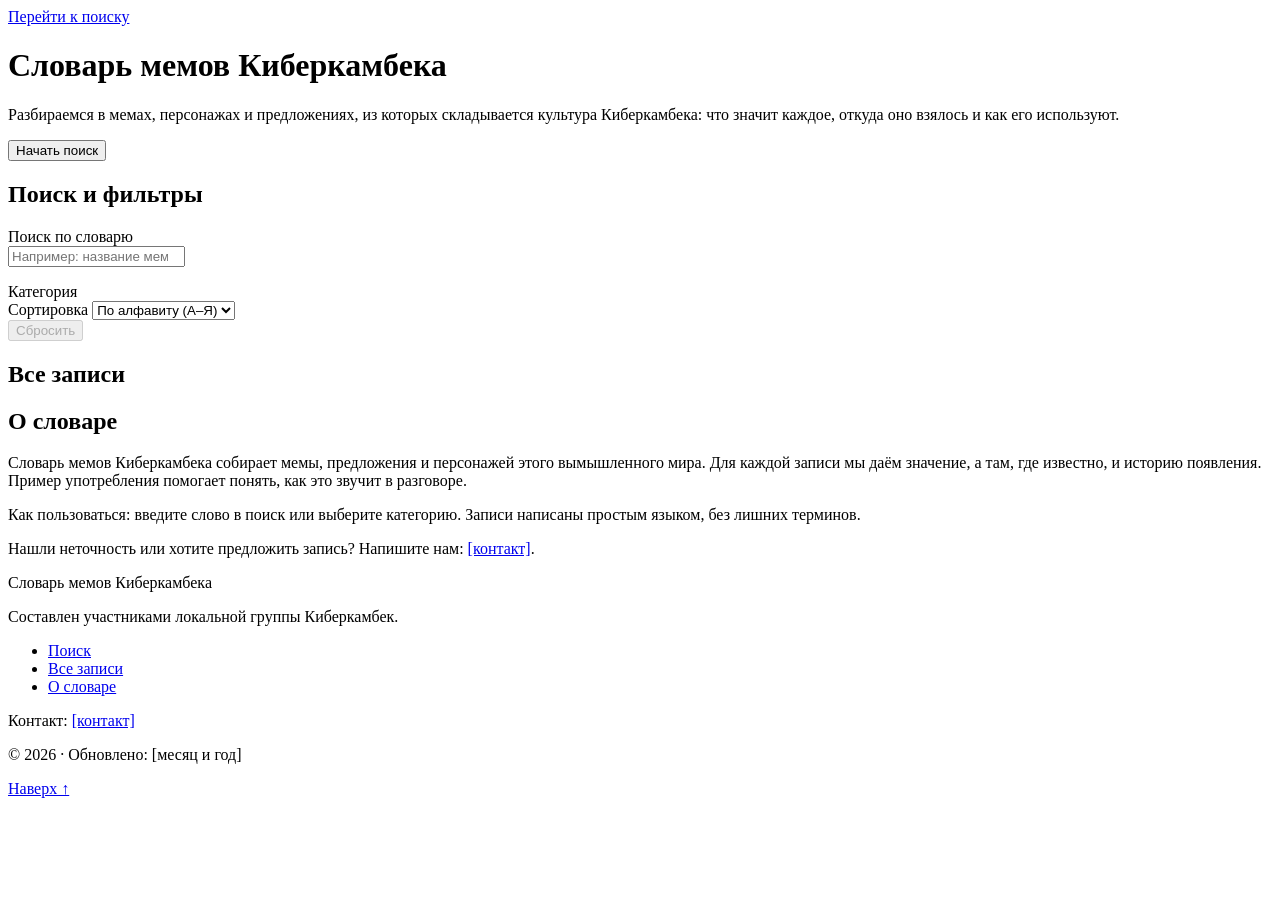
==== index.html @ e9a18b24 "Add files via upload" ====
<!DOCTYPE html>
<html lang="ru">
<head>
  <meta charset="utf-8">
  <meta name="viewport" content="width=device-width, initial-scale=1">
  <title>Словарь мемов Киберкамбека</title>
  <meta name="description" content="Мемы, персонажи и предложения Киберкамбека: значения, история появления и примеры.">
  <meta name="theme-color" content="#111111">
  <link rel="icon" href="images/favicon.svg" type="image/svg+xml">

  <!-- Шрифты: Literata для заголовков, Inter для текста -->
  <link rel="preconnect" href="https://fonts.googleapis.com">
  <link rel="preconnect" href="https://fonts.gstatic.com" crossorigin>
  <link rel="stylesheet" href="https://fonts.googleapis.com/css2?family=Inter:wght@400;500;600&family=Literata:wght@500;700&display=swap">
  <link rel="stylesheet" href="css/styles.css">
  <script src="js/app.js" defer></script>
</head>
<body id="top">
  <a class="skip" href="#search">Перейти к поиску</a>

  <!-- 2.1 Hero -->
  <header class="hero">
    <div class="stripe" aria-hidden="true"></div>
    <div class="wrap hero__inner">
      <h1>Словарь мемов Киберкамбека</h1>
      <p class="hero__lead">Разбираемся в мемах, персонажах и предложениях, из которых складывается культура Киберкамбека: что значит каждое, откуда оно взялось и как его используют.</p>
      <button type="button" class="btn btn--primary hero__btn" id="start">Начать поиск</button>
      <p class="hero__stats" id="hero-stats"></p>
    </div>
  </header>

  <main>
    <div class="wrap dictionary" id="dictionary">
      <!-- Сообщения о загрузке и ошибках -->
      <div id="status" class="status" role="status">
        <noscript>Для работы словаря нужен включённый JavaScript.</noscript>
      </div>

      <!-- 2.2 Поиск и фильтры -->
      <h2 class="sr-only">Поиск и фильтры</h2>
      <div class="search-bar" role="search">
        <label for="search" class="field-label">Поиск по словарю</label>
        <div class="search-field">
          <input id="search" type="search" placeholder="Например: название мема или имя персонажа" autocomplete="off" spellcheck="false">
          <button type="button" id="clear" class="icon-btn" aria-label="Очистить поиск" hidden>×</button>
        </div>
        <p id="count" class="count" aria-live="polite"></p>
      </div>

      <div class="filters">
        <div>
          <span class="field-label" id="cat-label">Категория</span>
          <div class="segmented" id="categories" role="group" aria-labelledby="cat-label"></div>
        </div>
        <div class="filters__row">
          <div>
            <label for="sort" class="field-label">Сортировка</label>
            <select id="sort">
              <option value="alpha">По алфавиту (А–Я)</option>
              <option value="category">По категории</option>
            </select>
          </div>
          <button type="button" class="btn btn--ghost" id="reset" disabled>Сбросить</button>
        </div>
        <p id="cat-hint" class="hint"></p>
      </div>

      <!-- 2.3 Список записей -->
      <section class="list-section" id="list-section" aria-labelledby="all-title">
        <h2 id="all-title">Все записи</h2>
        <div id="list"></div>

        <div id="empty" class="empty" hidden>
          <p class="empty__title" id="empty-title"></p>
          <ul>
            <li>Проверьте написание.</li>
            <li>Введите одно слово вместо всей фразы.</li>
            <li>Выберите «Все» в категориях.</li>
          </ul>
          <div class="empty__actions">
            <button type="button" class="btn btn--primary" id="empty-reset">Сбросить фильтры</button>
            <a class="link" id="suggest" href="#about">Предложить запись</a>
          </div>
        </div>
      </section>
    </div>

    <!-- 2.4 О словаре -->
    <section class="about" id="about" aria-labelledby="about-title">
      <div class="wrap">
        <h2 id="about-title">О словаре</h2>
        <p>Словарь мемов Киберкамбека собирает мемы, предложения и персонажей этого вымышленного мира. Для каждой записи мы даём значение, а там, где известно, и историю появления. Пример употребления помогает понять, как это звучит в разговоре.</p>
        <p>Как пользоваться: введите слово в поиск или выберите категорию. Записи написаны простым языком, без лишних терминов.</p>
        <p>Нашли неточность или хотите предложить запись? Напишите нам: <a class="link" data-contact href="#about">[контакт]</a>.</p>
      </div>
    </section>
  </main>

  <!-- 2.5 Footer -->
  <footer class="footer">
    <div class="stripe" aria-hidden="true"></div>
    <div class="wrap footer__inner">
      <p class="footer__title">Словарь мемов Киберкамбека</p>
      <p class="footer__text">Составлен участниками локальной группы Киберкамбек.</p>
      <nav aria-label="Разделы сайта">
        <ul class="footer__nav">
          <li><a href="#search">Поиск</a></li>
          <li><a href="#all-title">Все записи</a></li>
          <li><a href="#about">О словаре</a></li>
        </ul>
      </nav>
      <p class="footer__text">Контакт: <a data-contact href="#about">[контакт]</a></p>
      <p class="footer__text">© 2026 · Обновлено: <span data-updated>[месяц и год]</span></p>
      <a class="to-top" href="#top">Наверх ↑</a>
    </div>
  </footer>
</body>
</html>
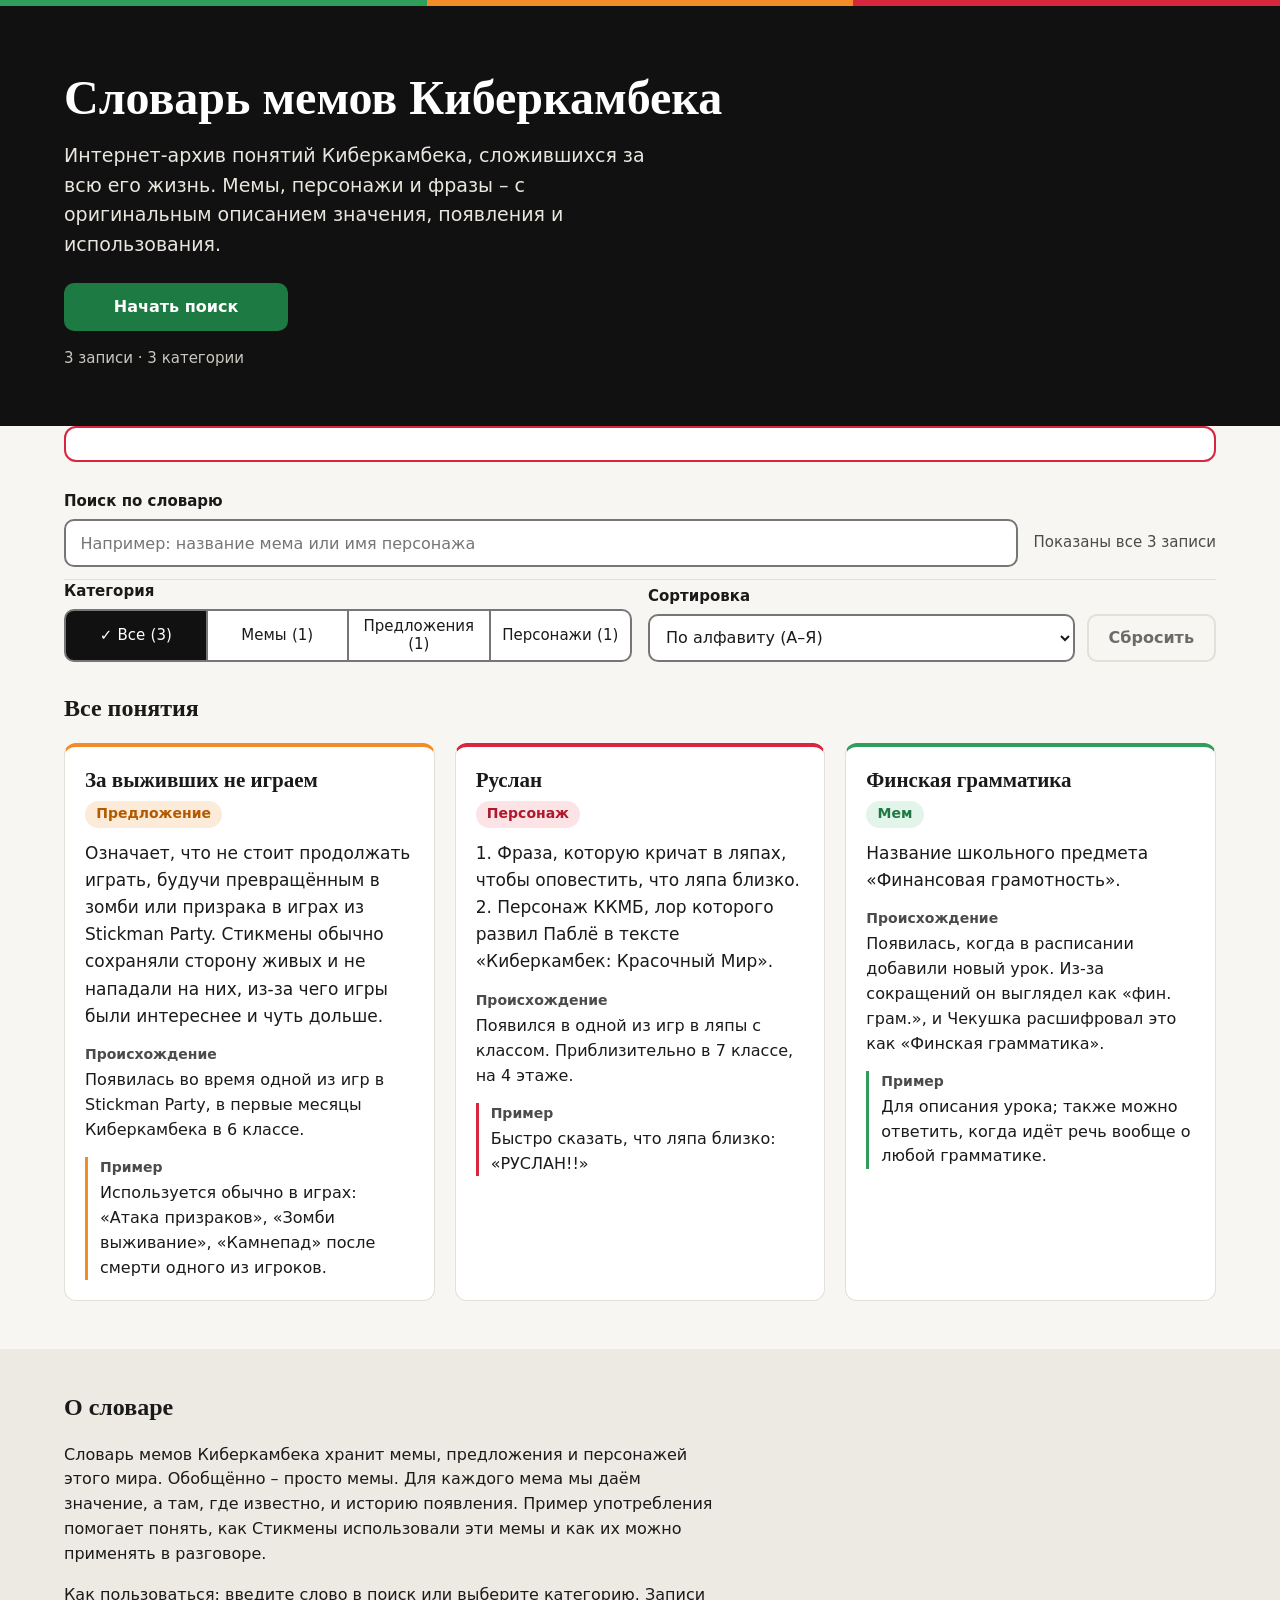
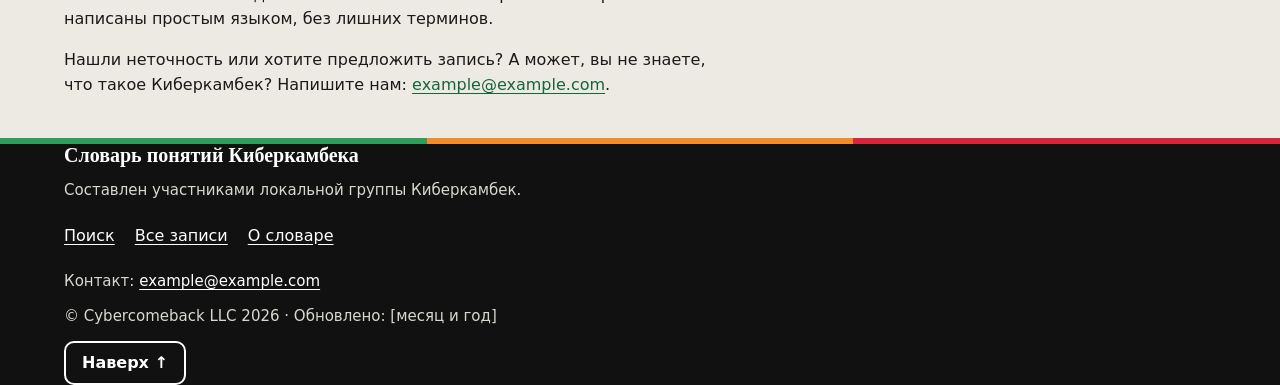
==== commit 1d9ee512: "Update index.html (texts, signs)" ====
--- a/index.html
+++ b/index.html
@@ -23,7 +23,7 @@
     <div class="stripe" aria-hidden="true"></div>
     <div class="wrap hero__inner">
       <h1>Словарь мемов Киберкамбека</h1>
-      <p class="hero__lead">Разбираемся в мемах, персонажах и предложениях, из которых складывается культура Киберкамбека: что значит каждое, откуда оно взялось и как его используют.</p>
+      <p class="hero__lead">Интернет-архив понятий Киберкамбека, сложившихся за всю его жизнь. Мемы, персонажи и фразы – с оригинальным описанием значения, появления и использования.</p>
       <button type="button" class="btn btn--primary hero__btn" id="start">Начать поиск</button>
       <p class="hero__stats" id="hero-stats"></p>
     </div>
@@ -67,7 +67,7 @@
 
       <!-- 2.3 Список записей -->
       <section class="list-section" id="list-section" aria-labelledby="all-title">
-        <h2 id="all-title">Все записи</h2>
+        <h2 id="all-title">Все понятия</h2>
         <div id="list"></div>
 
         <div id="empty" class="empty" hidden>
@@ -89,9 +89,9 @@
     <section class="about" id="about" aria-labelledby="about-title">
       <div class="wrap">
         <h2 id="about-title">О словаре</h2>
-        <p>Словарь мемов Киберкамбека собирает мемы, предложения и персонажей этого вымышленного мира. Для каждой записи мы даём значение, а там, где известно, и историю появления. Пример употребления помогает понять, как это звучит в разговоре.</p>
+        <p>Словарь мемов Киберкамбека хранит мемы, предложения и персонажей этого мира. Обобщённо – просто мемы. Для каждого мема мы даём значение, а там, где известно, и историю появления. Пример употребления помогает понять, как Стикмены использовали эти мемы и как их можно применять в разговоре.</p>
         <p>Как пользоваться: введите слово в поиск или выберите категорию. Записи написаны простым языком, без лишних терминов.</p>
-        <p>Нашли неточность или хотите предложить запись? Напишите нам: <a class="link" data-contact href="#about">[контакт]</a>.</p>
+        <p>Нашли неточность или хотите предложить запись? А может, вы не знаете, что такое Киберкамбек? Напишите нам: <a class="link" data-contact href="#about">kiberkambek@gmail.com</a>.</p>
       </div>
     </section>
   </main>
@@ -100,7 +100,7 @@
   <footer class="footer">
     <div class="stripe" aria-hidden="true"></div>
     <div class="wrap footer__inner">
-      <p class="footer__title">Словарь мемов Киберкамбека</p>
+      <p class="footer__title">Словарь понятий Киберкамбека</p>
       <p class="footer__text">Составлен участниками локальной группы Киберкамбек.</p>
       <nav aria-label="Разделы сайта">
         <ul class="footer__nav">
@@ -109,8 +109,8 @@
           <li><a href="#about">О словаре</a></li>
         </ul>
       </nav>
-      <p class="footer__text">Контакт: <a data-contact href="#about">[контакт]</a></p>
-      <p class="footer__text">© 2026 · Обновлено: <span data-updated>[месяц и год]</span></p>
+      <p class="footer__text">Контакт: <a data-contact href="#about">kiberkambek@gmail.com</a></p>
+      <p class="footer__text">© Cybercomeback LLC 2026 · Обновлено: <span data-updated>октябрь 2026</span></p>
       <a class="to-top" href="#top">Наверх ↑</a>
     </div>
   </footer>
--- a/css/styles.css
+++ b/css/styles.css
@@ -0,0 +1,186 @@
+/* ===== Переменные: палитру можно поменять здесь ===== */
+:root {
+  --bg: #F7F6F2;
+  --card: #FFFFFF;
+  --text: #1A1A1A;
+  --muted: #4B4B4B;
+  --line: #E2E0D8;
+  --control-line: #767676;   /* рамки полей и кнопок, контраст не ниже 3:1 */
+  --dark: #111111;
+  --calm: #ECEAE2;           /* фон блока «О словаре» */
+
+  --green: #2F9E5B;          /* декор */
+  --green-text: #1E7A43;     /* кнопки с белым текстом */
+  --link: #17653A;           /* ссылки на светлом фоне */
+  --red: #D7263D;
+  --orange: #F28C28;
+
+  --meme-bg: #E3F4EA;  --meme-fg: #1E7A43;
+  --sent-bg: #FDEBD9;  --sent-fg: #B35A00;
+  --char-bg: #FBE3E6;  --char-fg: #B0182C;
+
+  --font-head: "Literata", Georgia, "Times New Roman", serif;
+  --font-ui: "Inter", system-ui, -apple-system, "Segoe UI", Roboto, Arial, sans-serif;
+  --max: 1200px;
+}
+
+/* ===== База ===== */
+*, *::before, *::after { box-sizing: border-box; }
+html { font-size: 100%; -webkit-text-size-adjust: 100%; scroll-behavior: smooth; }
+body { margin: 0; background: var(--bg); color: var(--text); font: 1rem/1.55 var(--font-ui); }
+[hidden] { display: none !important; }
+h1, h2, h3, h4 { font-family: var(--font-head); margin: 0; }
+p { margin: 0; }
+
+.wrap { width: 100%; max-width: var(--max); margin: 0 auto; padding: 0 1rem; }
+.sr-only { position: absolute; width: 1px; height: 1px; overflow: hidden; clip: rect(0 0 0 0); white-space: nowrap; }
+
+/* Видимый фокус для клавиатуры */
+:focus-visible { outline: 3px solid var(--green-text); outline-offset: 2px; }
+.hero :focus-visible, .footer :focus-visible { outline-color: var(--orange); }
+
+.skip { position: absolute; left: 1rem; top: -4rem; z-index: 20; background: #fff; color: var(--text); padding: .75rem 1rem; border-radius: 8px; }
+.skip:focus { top: 1rem; }
+
+.link { color: var(--link); text-decoration: underline; text-underline-offset: 3px; }
+
+/* Полоса из трёх фирменных цветов */
+.stripe { height: 6px; background: linear-gradient(90deg, var(--green) 0 33.33%, var(--orange) 33.33% 66.66%, var(--red) 66.66% 100%); }
+
+/* ===== Кнопки ===== */
+.btn { min-height: 48px; padding: .6rem 1.25rem; border: 2px solid transparent; border-radius: 10px; font: 600 1rem var(--font-ui); cursor: pointer; }
+.btn--primary { background: var(--green-text); color: #fff; }
+.btn--primary:hover { background: #185F36; }
+.btn--ghost { background: transparent; color: var(--text); border-color: var(--control-line); }
+.btn--ghost:hover:not(:disabled) { background: #fff; }
+.btn:disabled { color: #6B6B6B; border-color: var(--line); cursor: not-allowed; }
+
+/* ===== Hero ===== */
+.hero { background: var(--dark); color: #fff; }
+.hero__inner { padding-top: 2.5rem; padding-bottom: 2.5rem; }
+.hero h1 { font-size: 1.75rem; line-height: 1.15; font-weight: 700; margin-bottom: 1rem; }
+.hero__lead { max-width: 38rem; font-size: 1.0625rem; color: #E8E6DE; margin-bottom: 1.5rem; }
+.hero__btn { width: 100%; }
+.hero__stats { margin-top: 1rem; font-size: .9375rem; color: #C9C7BE; }
+
+/* ===== Поиск и фильтры ===== */
+.dictionary { padding-top: 1.5rem; }
+.status:empty { display: none; }
+.status { background: #fff; border: 2px solid var(--red); border-radius: 12px; padding: 1rem; margin-bottom: 1rem; }
+
+.search-bar { padding-bottom: .75rem; background: var(--bg); }
+.field-label { display: block; font-size: .9375rem; font-weight: 600; margin-bottom: .35rem; }
+.search-field { position: relative; }
+input[type="search"] {
+  width: 100%; min-height: 48px; padding: .6rem 3rem .6rem .9rem;
+  font: 1rem var(--font-ui); color: var(--text); background: #fff;
+  border: 2px solid var(--control-line); border-radius: 10px; -webkit-appearance: none; appearance: none;
+}
+input[type="search"]::-webkit-search-cancel-button { display: none; }
+.icon-btn { position: absolute; right: 2px; top: 2px; width: 44px; height: 44px; border: 0; background: transparent; font-size: 1.75rem; line-height: 1; color: var(--text); cursor: pointer; border-radius: 8px; }
+.count { margin-top: .5rem; font-size: .9375rem; color: var(--muted); }
+
+.filters { display: grid; gap: 1rem; }
+.filters__row { display: grid; grid-template-columns: 1fr auto; gap: .75rem; align-items: end; }
+.hint { font-size: .9375rem; color: var(--muted); }
+.hint:empty { display: none; }
+
+/* Переключатель категорий: сетка 2×2 на телефоне, одна строка с 480 px */
+.segmented { display: grid; grid-template-columns: repeat(2, 1fr); gap: 2px; background: var(--control-line); border: 2px solid var(--control-line); border-radius: 10px; overflow: hidden; }
+.seg { min-height: 48px; padding: .4rem .5rem; border: 0; background: #fff; color: var(--text); font: 500 .9375rem var(--font-ui); cursor: pointer; display: flex; flex-wrap: wrap; align-items: center; justify-content: center; gap: 0 .35em; }
+.seg:hover { background: #F1EFE8; }
+.seg[aria-pressed="true"] { background: var(--dark); color: #fff; }
+.seg[aria-pressed="true"]::before { content: "✓"; }   /* состояние видно не только цветом */
+.seg:focus-visible { outline-offset: -3px; }
+
+select {
+  width: 100%; min-height: 48px; padding: .5rem .75rem; font: 1rem var(--font-ui); color: var(--text);
+  background: #fff; border: 2px solid var(--control-line); border-radius: 10px;
+}
+
+/* ===== Список ===== */
+.list-section { padding-top: 1.75rem; }
+.list-section h2 { font-size: 1.5rem; margin-bottom: 1rem; }
+.cards { list-style: none; margin: 0; padding: 0; display: grid; grid-template-columns: minmax(0, 1fr); gap: 1rem; }
+
+.card { --accent: var(--green); --tag-bg: var(--meme-bg); --tag-fg: var(--meme-fg);
+  background: var(--card); border: 1px solid var(--line); border-top: 4px solid var(--accent);
+  border-radius: 12px; padding: 1rem; scroll-margin-top: 6rem; }
+.card--sentence { --accent: var(--orange); --tag-bg: var(--sent-bg); --tag-fg: var(--sent-fg); }
+.card--character { --accent: var(--red); --tag-bg: var(--char-bg); --tag-fg: var(--char-fg); }
+.card:hover { border-color: #B8B5A9; border-top-color: var(--accent); }
+.card:target { outline: 3px solid var(--accent); }
+
+.card__title { font-size: 1.1875rem; line-height: 1.25; font-weight: 700; margin-bottom: .5rem; overflow-wrap: anywhere; }
+.tag { display: inline-block; padding: .15rem .7rem; margin-bottom: .75rem; border-radius: 999px; background: var(--tag-bg); color: var(--tag-fg); font-size: .875rem; font-weight: 600; }
+.meaning { max-width: 65ch; line-height: 1.6; overflow-wrap: anywhere; }
+.label { display: block; font-size: .875rem; font-weight: 600; color: var(--muted); margin-bottom: .15rem; }
+.origin, .example { margin-top: .9rem; font-size: .9375rem; overflow-wrap: anywhere; }
+.example { padding-left: .75rem; border-left: 3px solid var(--accent); }
+mark { background: #FFE9A8; color: inherit; border-radius: 3px; padding: 0 .1em; }
+
+.group { --accent: var(--green); }
+.group.card--sentence { --accent: var(--orange); }
+.group.card--character { --accent: var(--red); }
+.group__title { font-size: 1.25rem; margin: 1.75rem 0 .75rem; padding-bottom: .35rem; border-bottom: 3px solid var(--accent); }
+.group:first-child .group__title { margin-top: 0; }
+
+/* Пустое состояние */
+.empty { background: #fff; border: 1px dashed var(--control-line); border-radius: 12px; padding: 1.25rem; }
+.empty__title { font: 700 1.125rem var(--font-head); margin-bottom: .75rem; overflow-wrap: anywhere; }
+.empty ul { margin: 0 0 1rem; padding-left: 1.25rem; }
+.empty__actions { display: flex; flex-wrap: wrap; align-items: center; gap: .75rem 1.25rem; }
+.empty__actions .link { display: inline-flex; min-height: 44px; align-items: center; }
+
+/* ===== О словаре ===== */
+.about { background: var(--calm); margin-top: 3rem; padding: 2.5rem 0; }
+.about h2 { font-size: 1.5rem; margin-bottom: 1rem; }
+.about p { max-width: 65ch; margin-bottom: 1rem; }
+.about p:last-child { margin-bottom: 0; }
+
+/* ===== Footer ===== */
+.footer { background: var(--dark); color: #fff; }
+.footer__inner { padding-top: 2rem; padding-bottom: 2rem; display: grid; gap: .75rem; justify-items: start; }
+.footer__title { font: 700 1.25rem var(--font-head); }
+.footer__text { color: #D9D7CE; font-size: .9375rem; }
+.footer a { color: #fff; text-underline-offset: 3px; }
+.footer__nav { list-style: none; margin: 0; padding: 0; display: flex; flex-wrap: wrap; gap: .25rem 1.25rem; }
+.footer__nav a { display: inline-flex; min-height: 44px; align-items: center; }
+.to-top { display: inline-flex; min-height: 44px; align-items: center; padding: .5rem 1rem; border: 2px solid #fff; border-radius: 10px; text-decoration: none; font-weight: 600; }
+
+/* ===== Адаптивность ===== */
+@media (min-width: 480px) {
+  .segmented { grid-template-columns: repeat(4, 1fr); }
+}
+@media (min-width: 768px) {
+  .wrap { padding: 0 1.5rem; }
+  .hero__inner { padding-top: 4rem; padding-bottom: 3.5rem; }
+  .hero h1 { font-size: 3rem; }
+  .hero__lead { font-size: 1.1875rem; }
+  .hero__btn { width: auto; min-width: 14rem; }
+  .search-bar { display: grid; grid-template-columns: 1fr auto; column-gap: 1rem; align-items: center; }
+  .search-bar .field-label { grid-column: 1 / -1; }
+  .count { margin-top: 0; }
+  .filters { grid-template-columns: 1fr 1fr; align-items: end; }
+  .hint { grid-column: 1 / -1; }
+  .cards { grid-template-columns: repeat(2, minmax(0, 1fr)); gap: 1.25rem; }
+  .card { padding: 1.25rem; }
+  .card__title { font-size: 1.3125rem; }
+  .meaning { font-size: 1.0625rem; }
+  .origin, .example { font-size: 1rem; }
+}
+@media (min-width: 1024px) {
+  .hero__inner { min-height: min(45vh, 26rem); display: flex; flex-direction: column; justify-content: center; align-items: flex-start; }
+  .cards { grid-template-columns: repeat(3, minmax(0, 1fr)); }
+  /* Липкая полоса поиска только на десктопе */
+  .search-bar { position: sticky; top: 0; z-index: 5; padding: .75rem 0; border-bottom: 1px solid var(--line); }
+  .card { scroll-margin-top: 8rem; }
+}
+
+/* Если словарь не загрузился, фильтры и список скрываются */
+.is-failed .search-bar, .is-failed .filters, .is-failed .list-section { display: none; }
+
+@media (prefers-reduced-motion: reduce) {
+  html { scroll-behavior: auto; }
+  *, *::before, *::after { transition: none !important; animation: none !important; }
+}
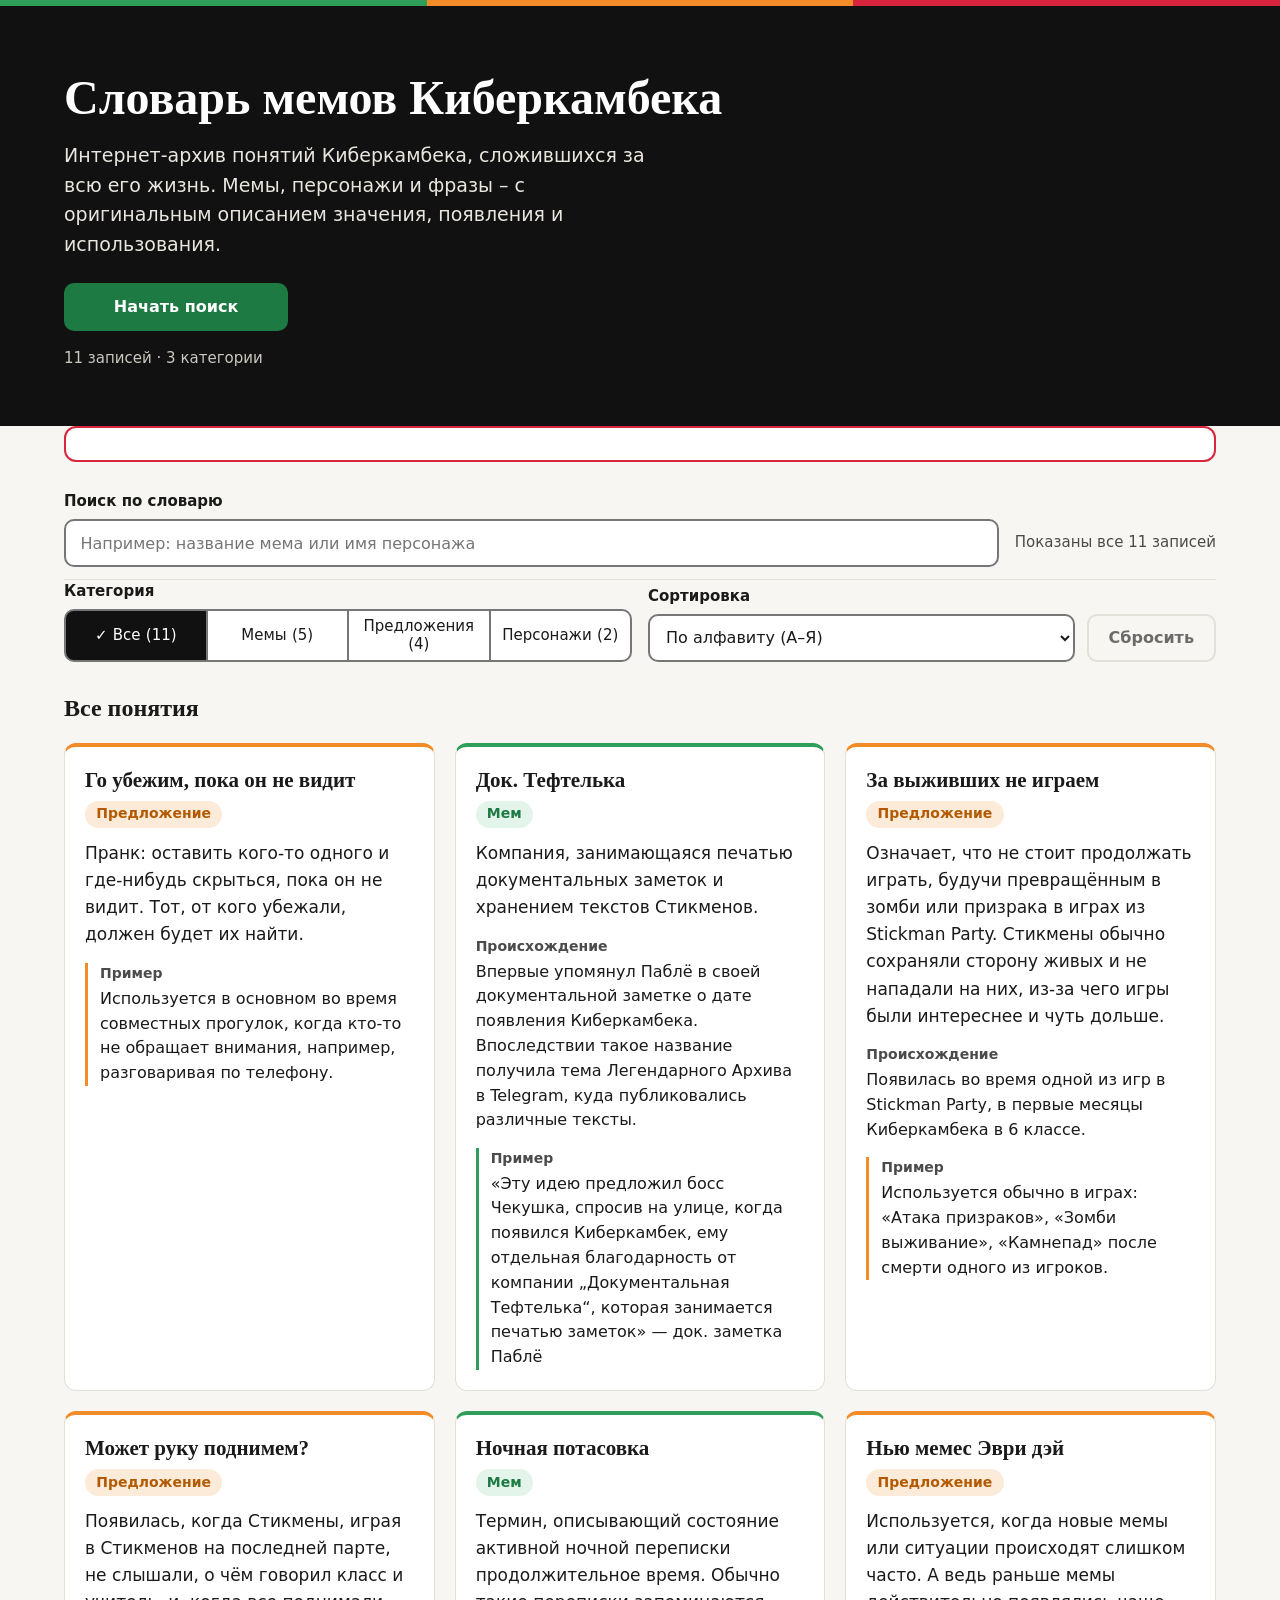
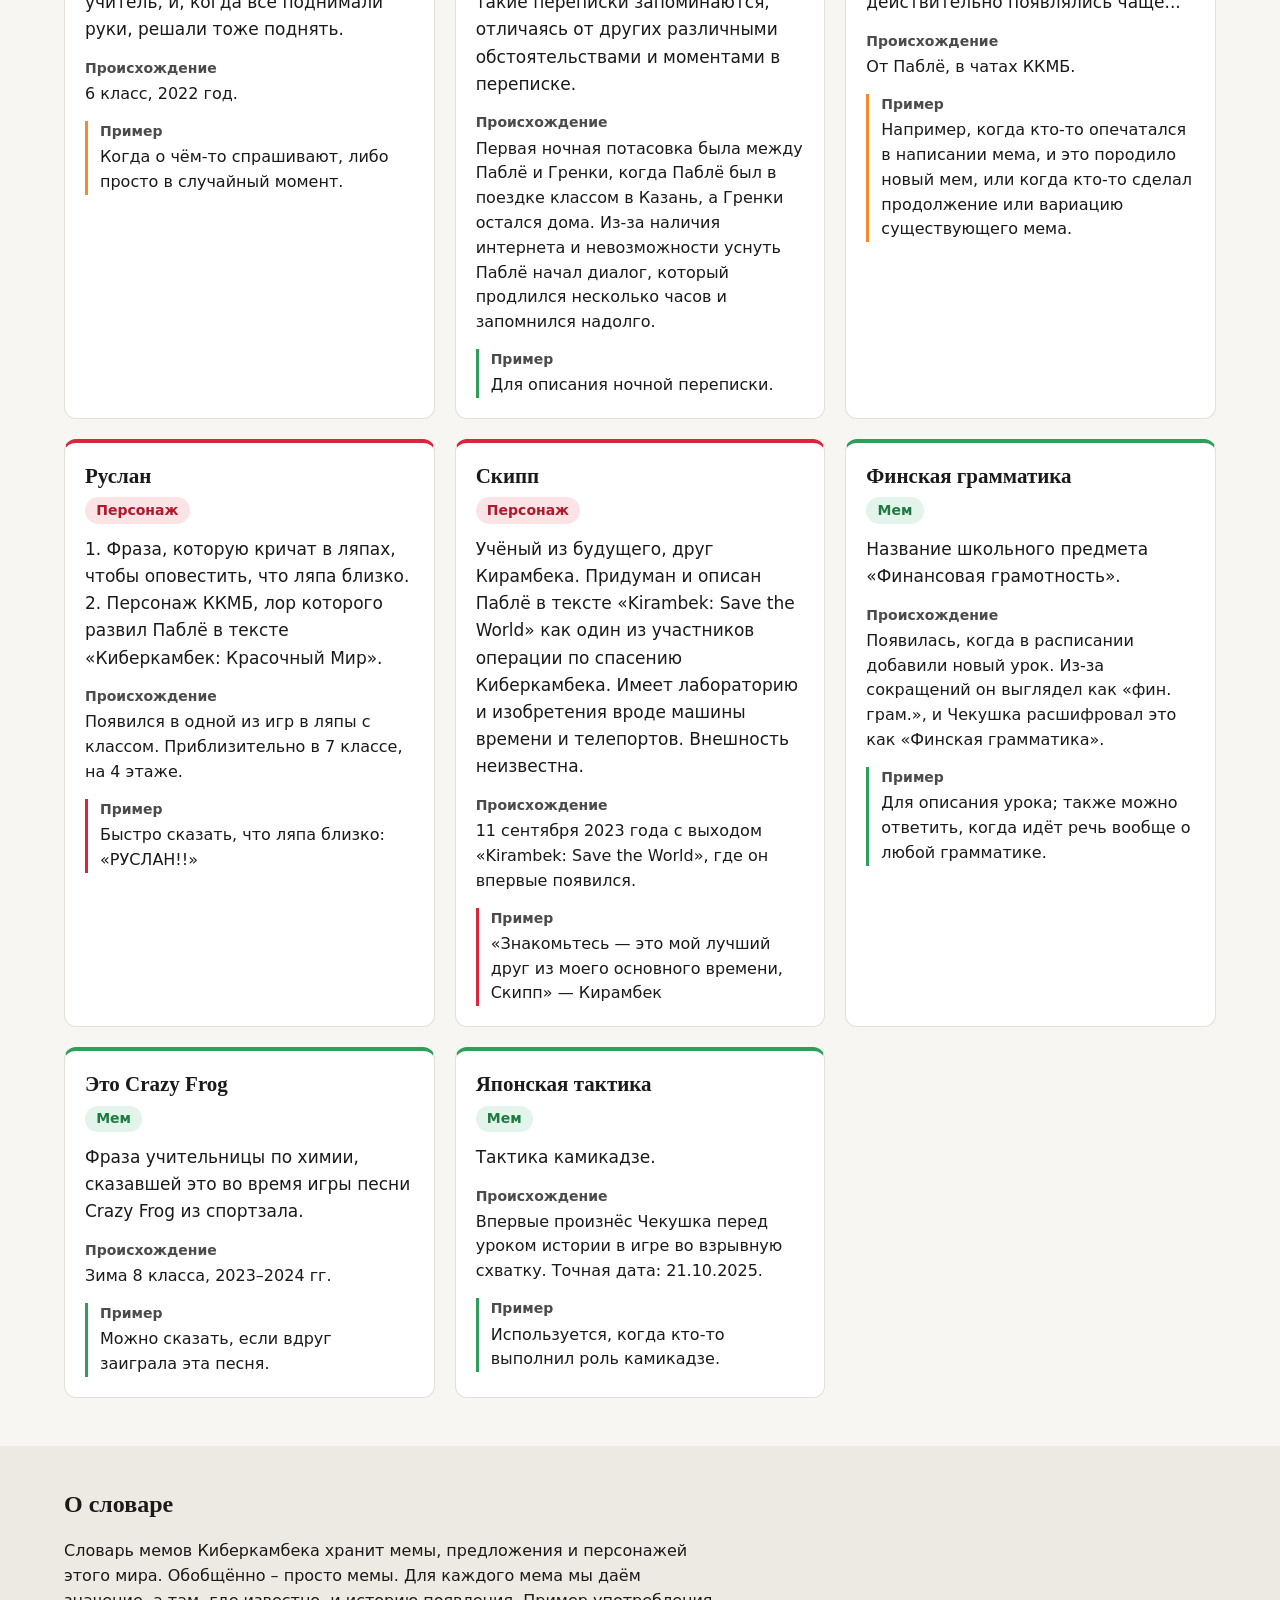
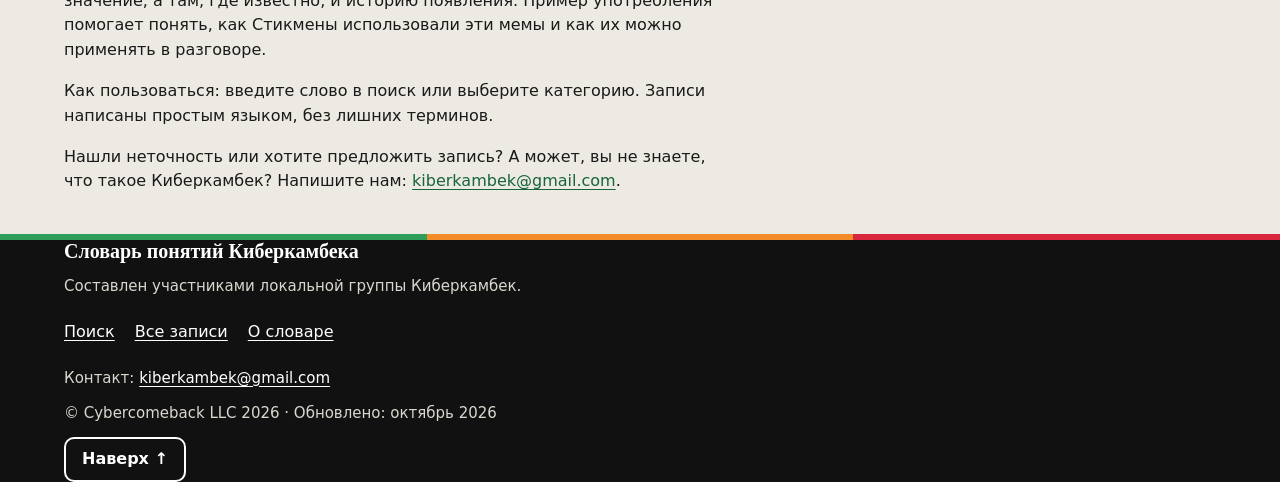
==== commit fc457fd7: "Update index.html" ====
--- a/index.html
+++ b/index.html
@@ -91,7 +91,7 @@
         <h2 id="about-title">О словаре</h2>
         <p>Словарь мемов Киберкамбека хранит мемы, предложения и персонажей этого мира. Обобщённо – просто мемы. Для каждого мема мы даём значение, а там, где известно, и историю появления. Пример употребления помогает понять, как Стикмены использовали эти мемы и как их можно применять в разговоре.</p>
         <p>Как пользоваться: введите слово в поиск или выберите категорию. Записи написаны простым языком, без лишних терминов.</p>
-        <p>Нашли неточность или хотите предложить запись? А может, вы не знаете, что такое Киберкамбек? Напишите нам: <a class="link" data-contact href="#about">kiberkambek@gmail.com</a>.</p>
+        <p>Нашли неточность или хотите предложить запись? А может, вы не знаете, что такое Киберкамбек? Напишите нам: <a class="link" data-contact href="#about">[контакт]</a>.</p>
       </div>
     </section>
   </main>
@@ -109,8 +109,8 @@
           <li><a href="#about">О словаре</a></li>
         </ul>
       </nav>
-      <p class="footer__text">Контакт: <a data-contact href="#about">kiberkambek@gmail.com</a></p>
-      <p class="footer__text">© Cybercomeback LLC 2026 · Обновлено: <span data-updated>октябрь 2026</span></p>
+      <p class="footer__text">Контакт: <a data-contact href="#about">[контакт]</a></p>
+      <p class="footer__text">© Cybercomeback LLC 2026 · Обновлено: <span data-updated>[месяц и год]</span></p>
       <a class="to-top" href="#top">Наверх ↑</a>
     </div>
   </footer>
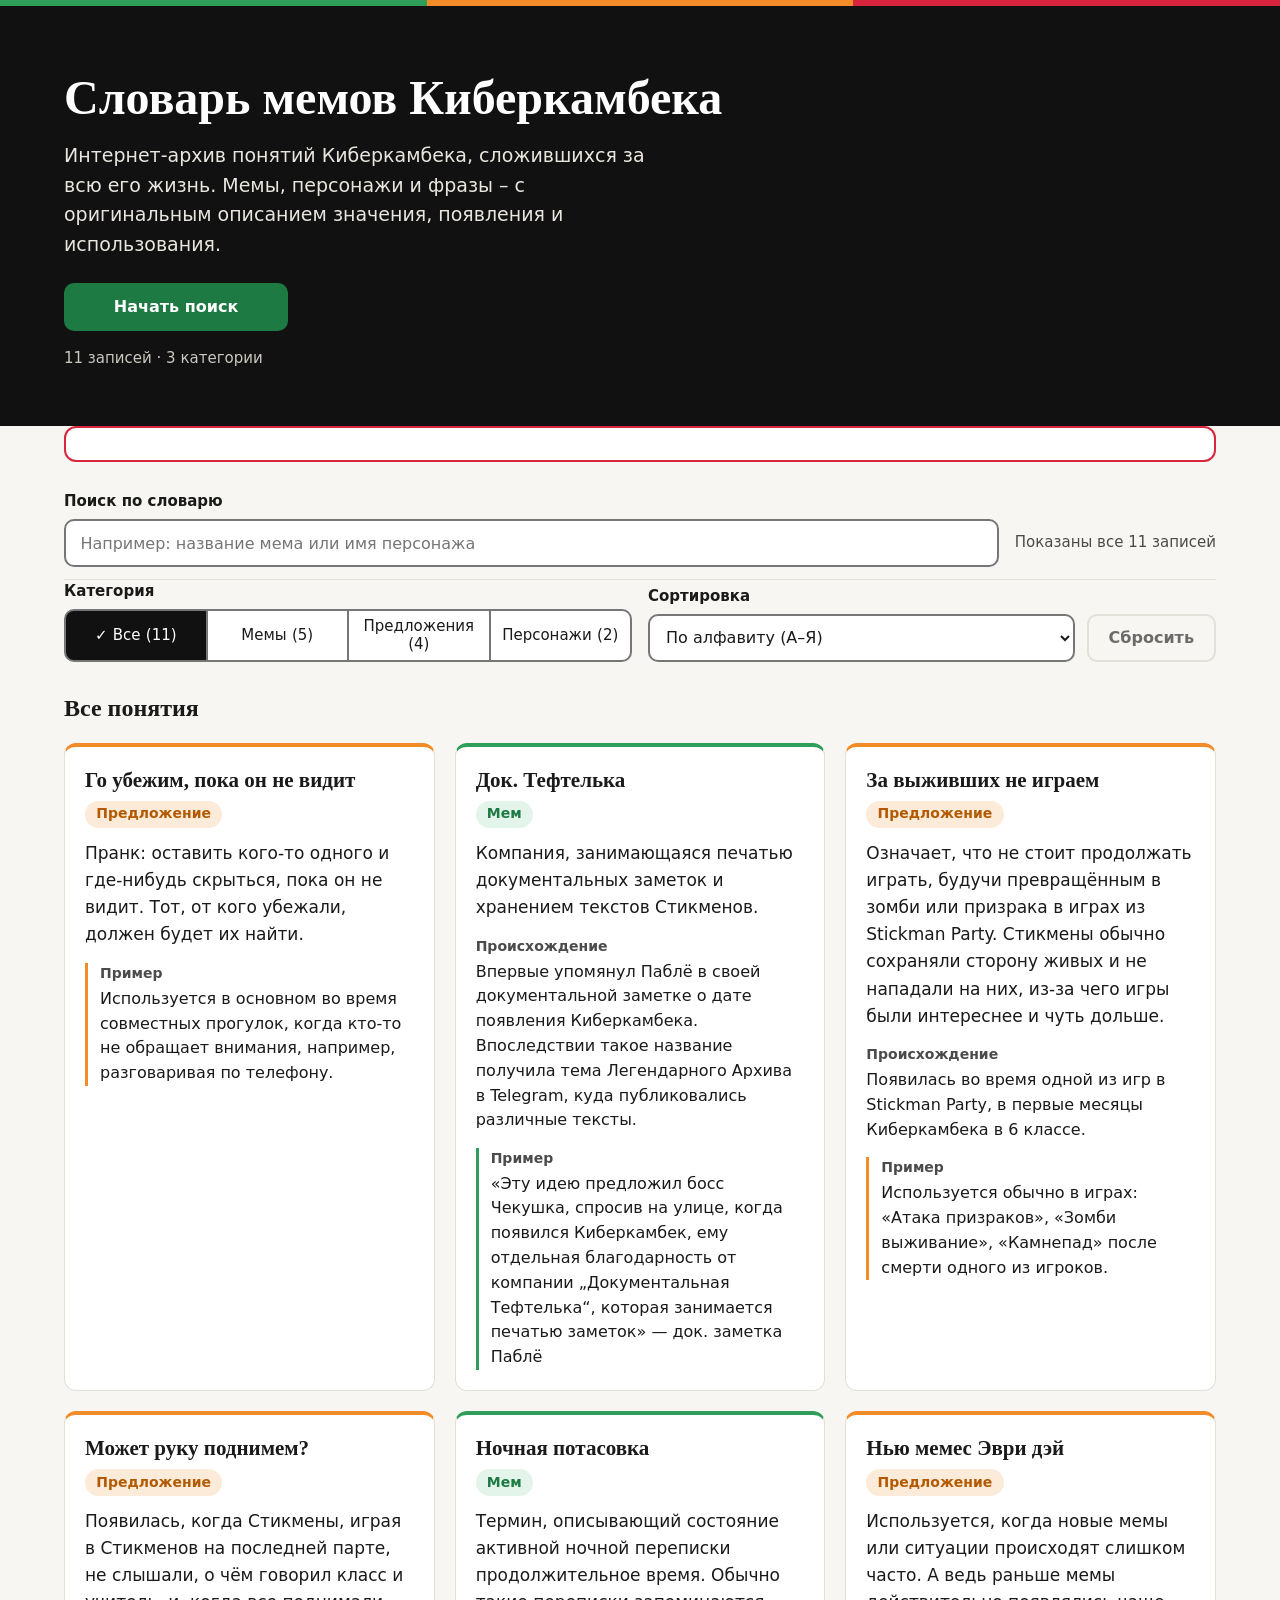
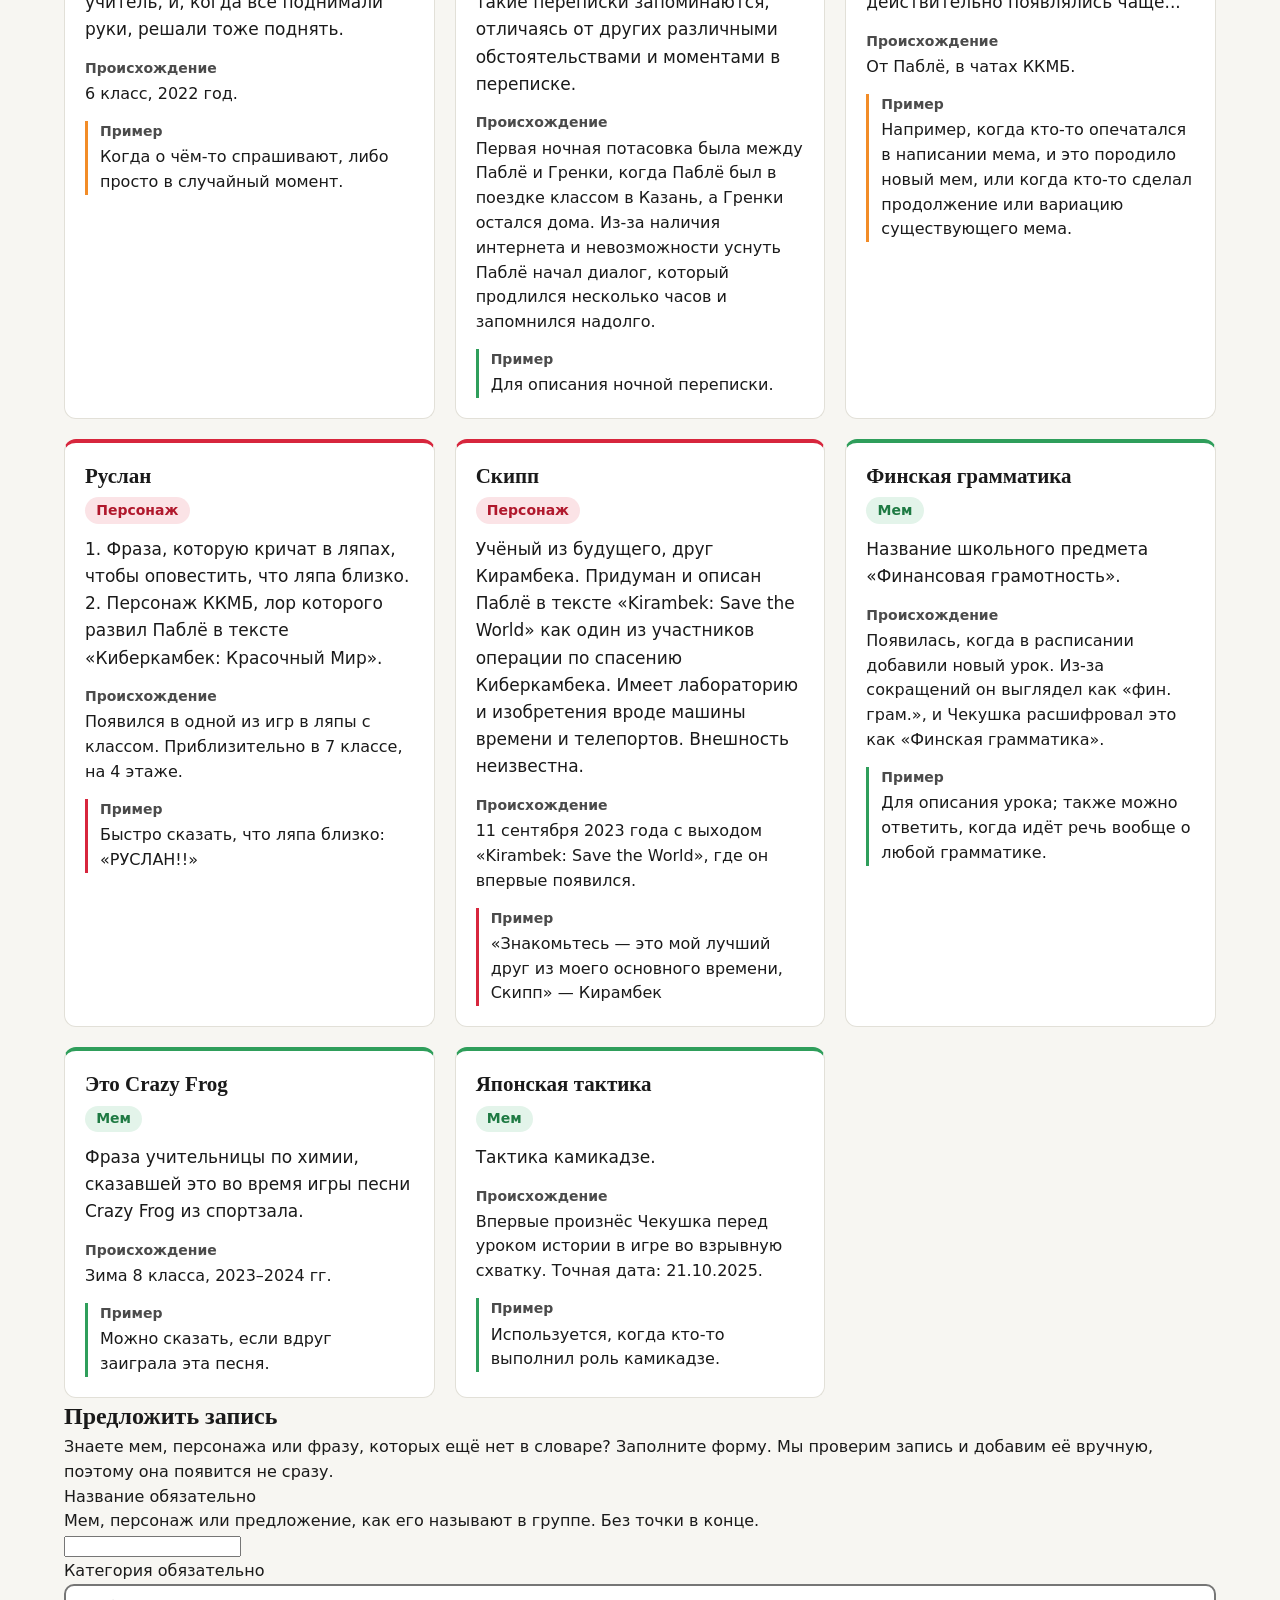
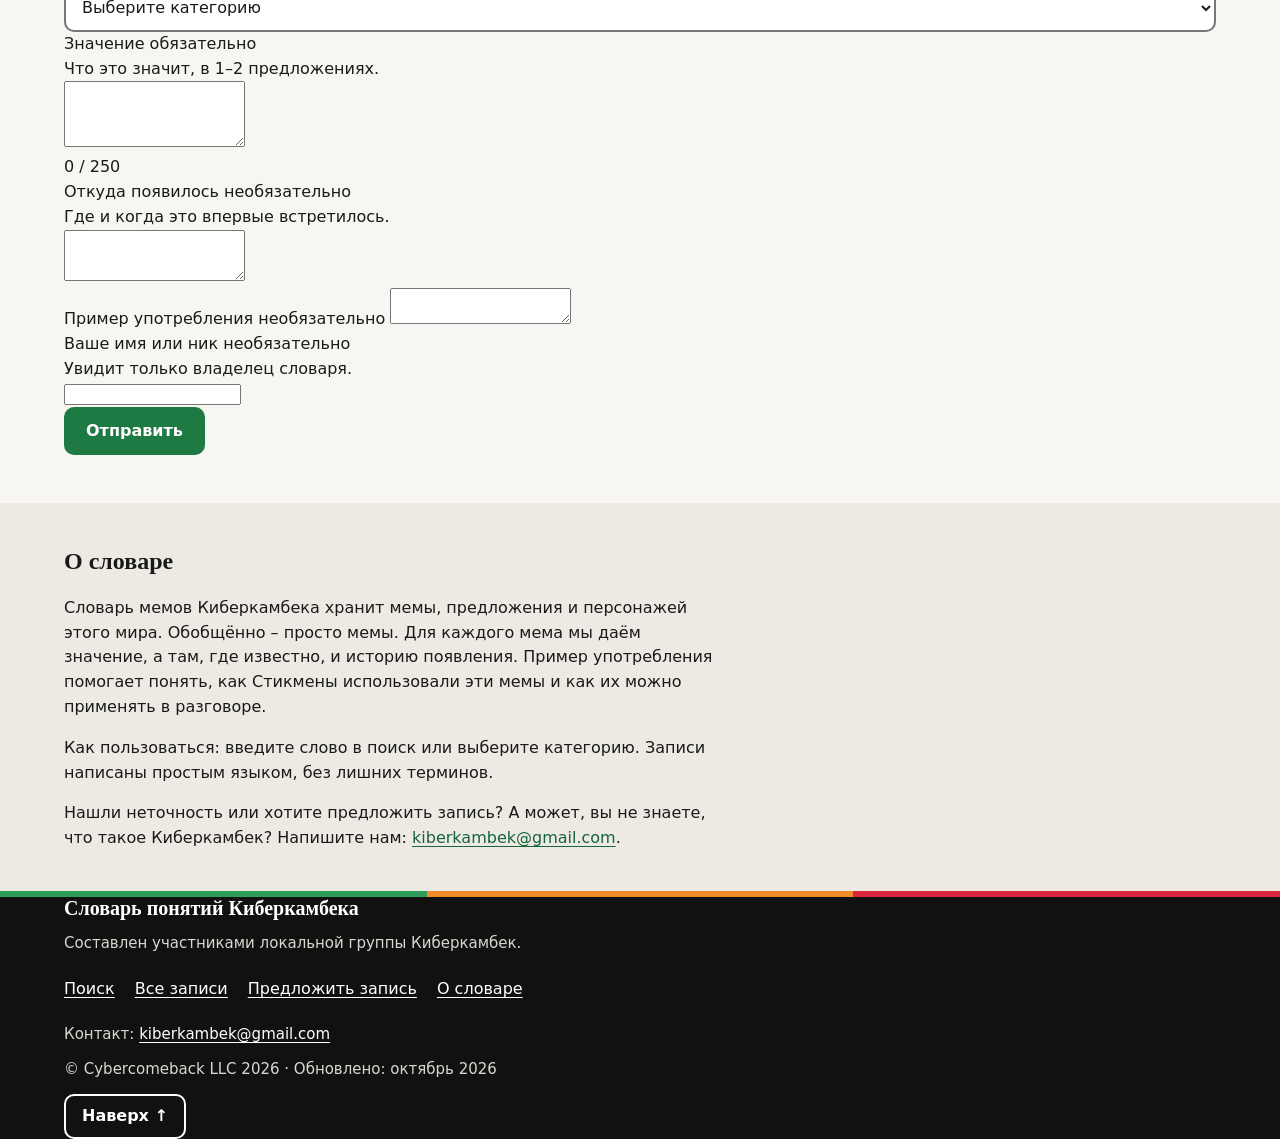
==== commit 3f141f2e: "Add files via upload" ====
--- a/index.html
+++ b/index.html
@@ -85,6 +85,70 @@
       </section>
     </div>
 
+    <!-- Форма предложения записи (Web3Forms) -->
+    <section class="suggest" id="suggest-form" aria-labelledby="suggest-title">
+      <div class="wrap">
+        <div class="suggest__card">
+          <h2 id="suggest-title">Предложить запись</h2>
+          <p class="suggest__lead">Знаете мем, персонажа или фразу, которых ещё нет в словаре? Заполните форму. Мы проверим запись и добавим её вручную, поэтому она появится не сразу.</p>
+
+          <form id="proposal" novalidate>
+            <!-- Ловушка для ботов: людям не видна -->
+            <input type="checkbox" name="botcheck" id="botcheck" class="hp" tabindex="-1" autocomplete="off" hidden>
+
+            <div class="field">
+              <label for="f-phrase">Название <span class="req">обязательно</span></label>
+              <p class="field__hint" id="f-phrase-hint">Мем, персонаж или предложение, как его называют в группе. Без точки в конце.</p>
+              <input type="text" id="f-phrase" name="Название" required minlength="2" maxlength="80" autocomplete="off" aria-describedby="f-phrase-hint f-phrase-error">
+              <p class="field__error" id="f-phrase-error" hidden></p>
+            </div>
+
+            <div class="field">
+              <label for="f-category">Категория <span class="req">обязательно</span></label>
+              <select id="f-category" name="Категория" required aria-describedby="f-category-error">
+                <option value="" selected disabled>Выберите категорию</option>
+                <option value="Мем">Мем</option>
+                <option value="Предложение">Предложение</option>
+                <option value="Персонаж">Персонаж</option>
+              </select>
+              <p class="field__error" id="f-category-error" hidden></p>
+            </div>
+
+            <div class="field">
+              <label for="f-meaning">Значение <span class="req">обязательно</span></label>
+              <p class="field__hint" id="f-meaning-hint">Что это значит, в 1–2 предложениях.</p>
+              <textarea id="f-meaning" name="Значение" required maxlength="250" rows="4" aria-describedby="f-meaning-hint f-meaning-error"></textarea>
+              <p class="counter" id="meaning-counter">0 / 250</p>
+              <p class="field__error" id="f-meaning-error" hidden></p>
+            </div>
+
+            <div class="field">
+              <label for="f-appearing">Откуда появилось <span class="req">необязательно</span></label>
+              <p class="field__hint" id="f-appearing-hint">Где и когда это впервые встретилось.</p>
+              <textarea id="f-appearing" name="Происхождение" maxlength="400" rows="3" aria-describedby="f-appearing-hint f-appearing-error"></textarea>
+              <p class="field__error" id="f-appearing-error" hidden></p>
+            </div>
+
+            <div class="field">
+              <label for="f-example">Пример употребления <span class="req">необязательно</span></label>
+              <textarea id="f-example" name="Пример" maxlength="300" rows="2" aria-describedby="f-example-error"></textarea>
+              <p class="field__error" id="f-example-error" hidden></p>
+            </div>
+
+            <div class="field">
+              <label for="f-author">Ваше имя или ник <span class="req">необязательно</span></label>
+              <p class="field__hint" id="f-author-hint">Увидит только владелец словаря.</p>
+              <input type="text" id="f-author" name="Автор" maxlength="50" autocomplete="nickname" aria-describedby="f-author-hint f-author-error">
+              <p class="field__error" id="f-author-error" hidden></p>
+            </div>
+
+            <div class="form-status" id="form-status" role="status" aria-live="polite"></div>
+            <button type="submit" class="btn btn--primary suggest__btn" id="submit-btn">Отправить</button>
+          </form>
+        </div>
+      </div>
+    </section>
+
     <!-- 2.4 О словаре -->
     <section class="about" id="about" aria-labelledby="about-title">
       <div class="wrap">
@@ -106,6 +170,7 @@
         <ul class="footer__nav">
           <li><a href="#search">Поиск</a></li>
           <li><a href="#all-title">Все записи</a></li>
+          <li><a href="#suggest-form">Предложить запись</a></li>
           <li><a href="#about">О словаре</a></li>
         </ul>
       </nav>
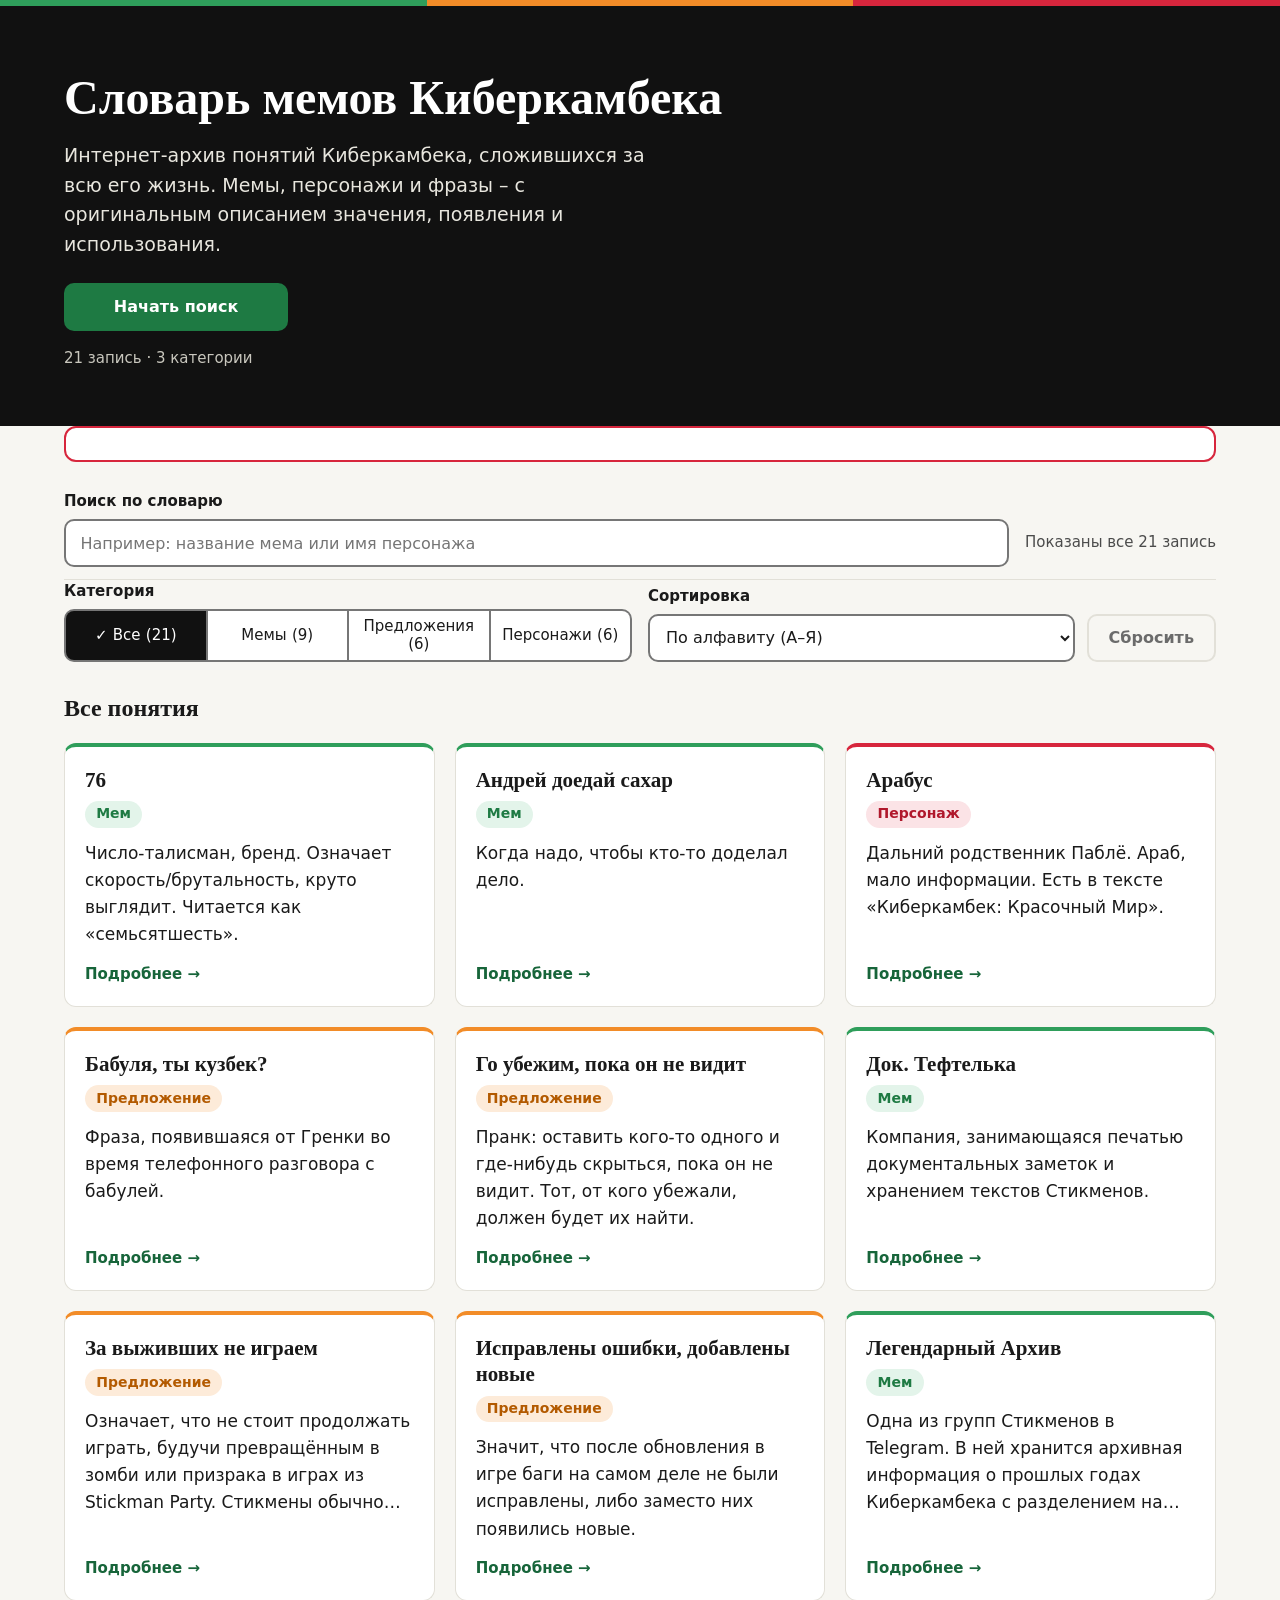
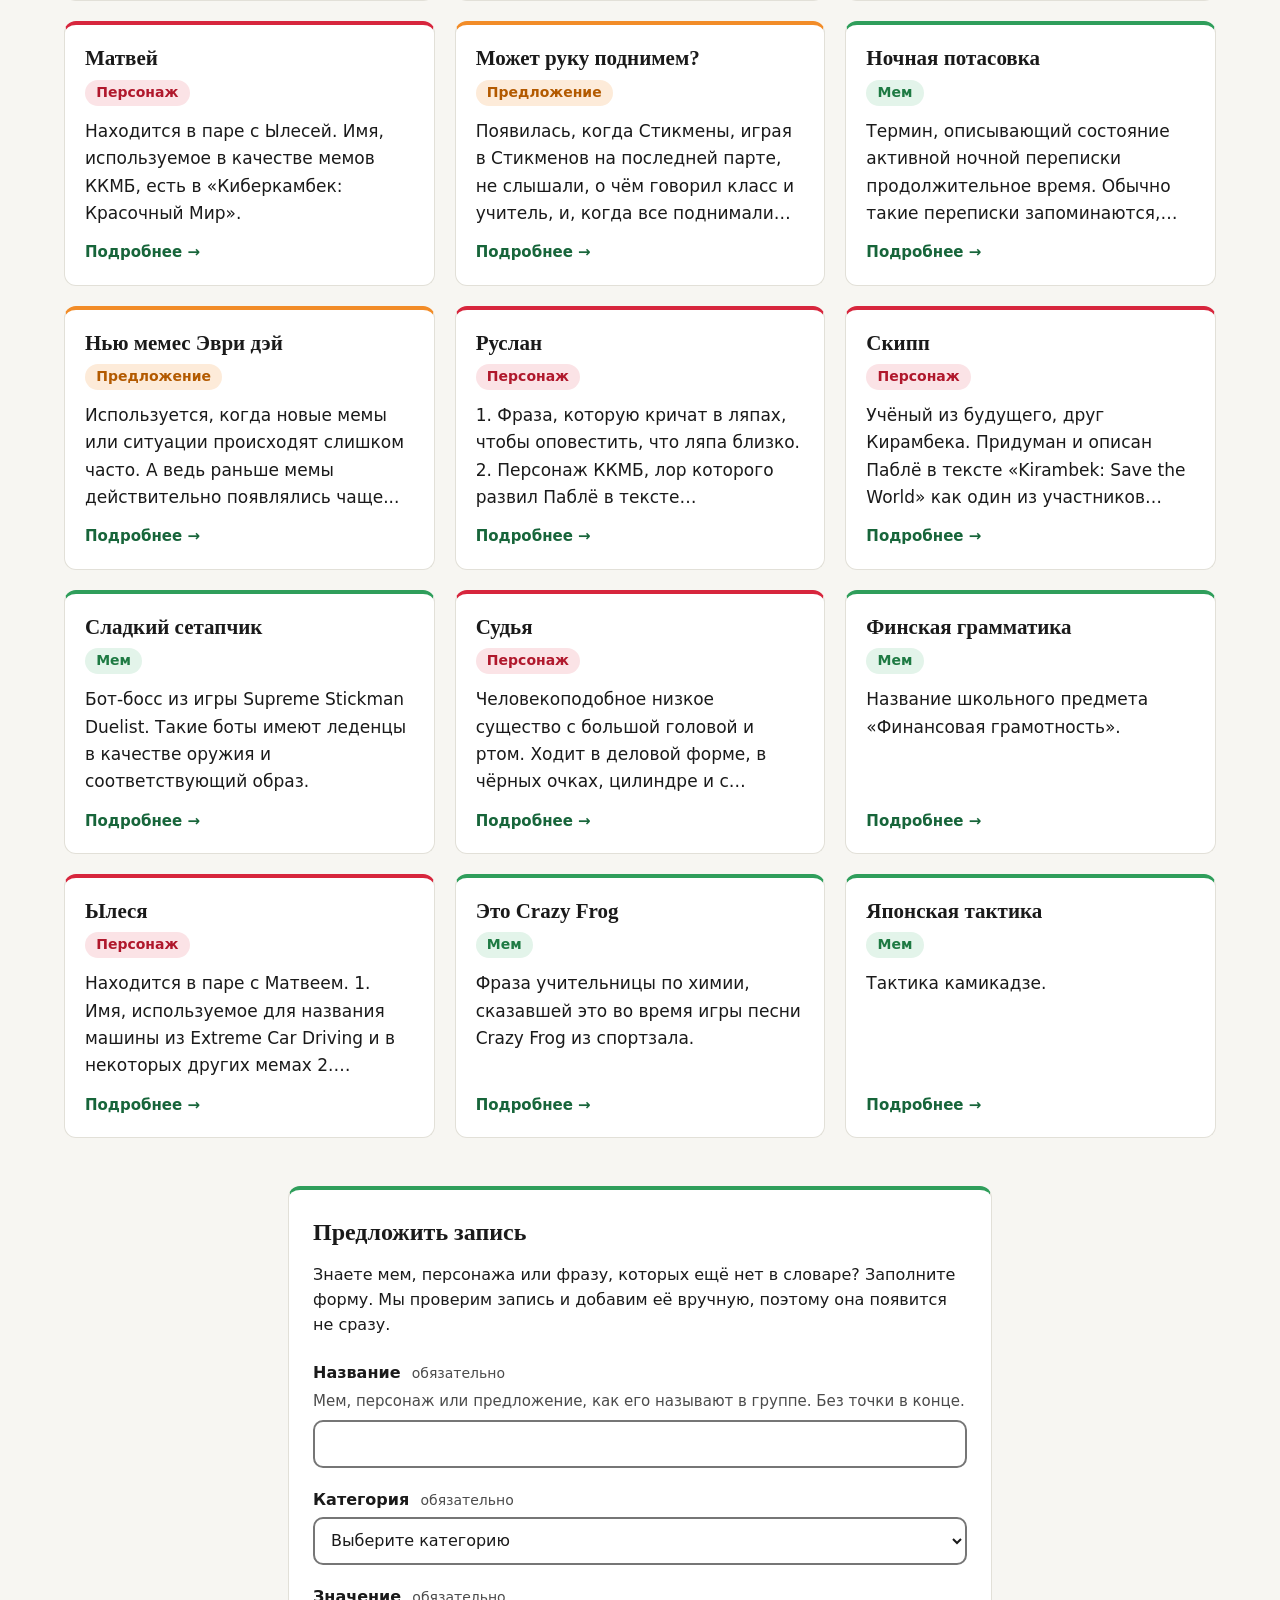
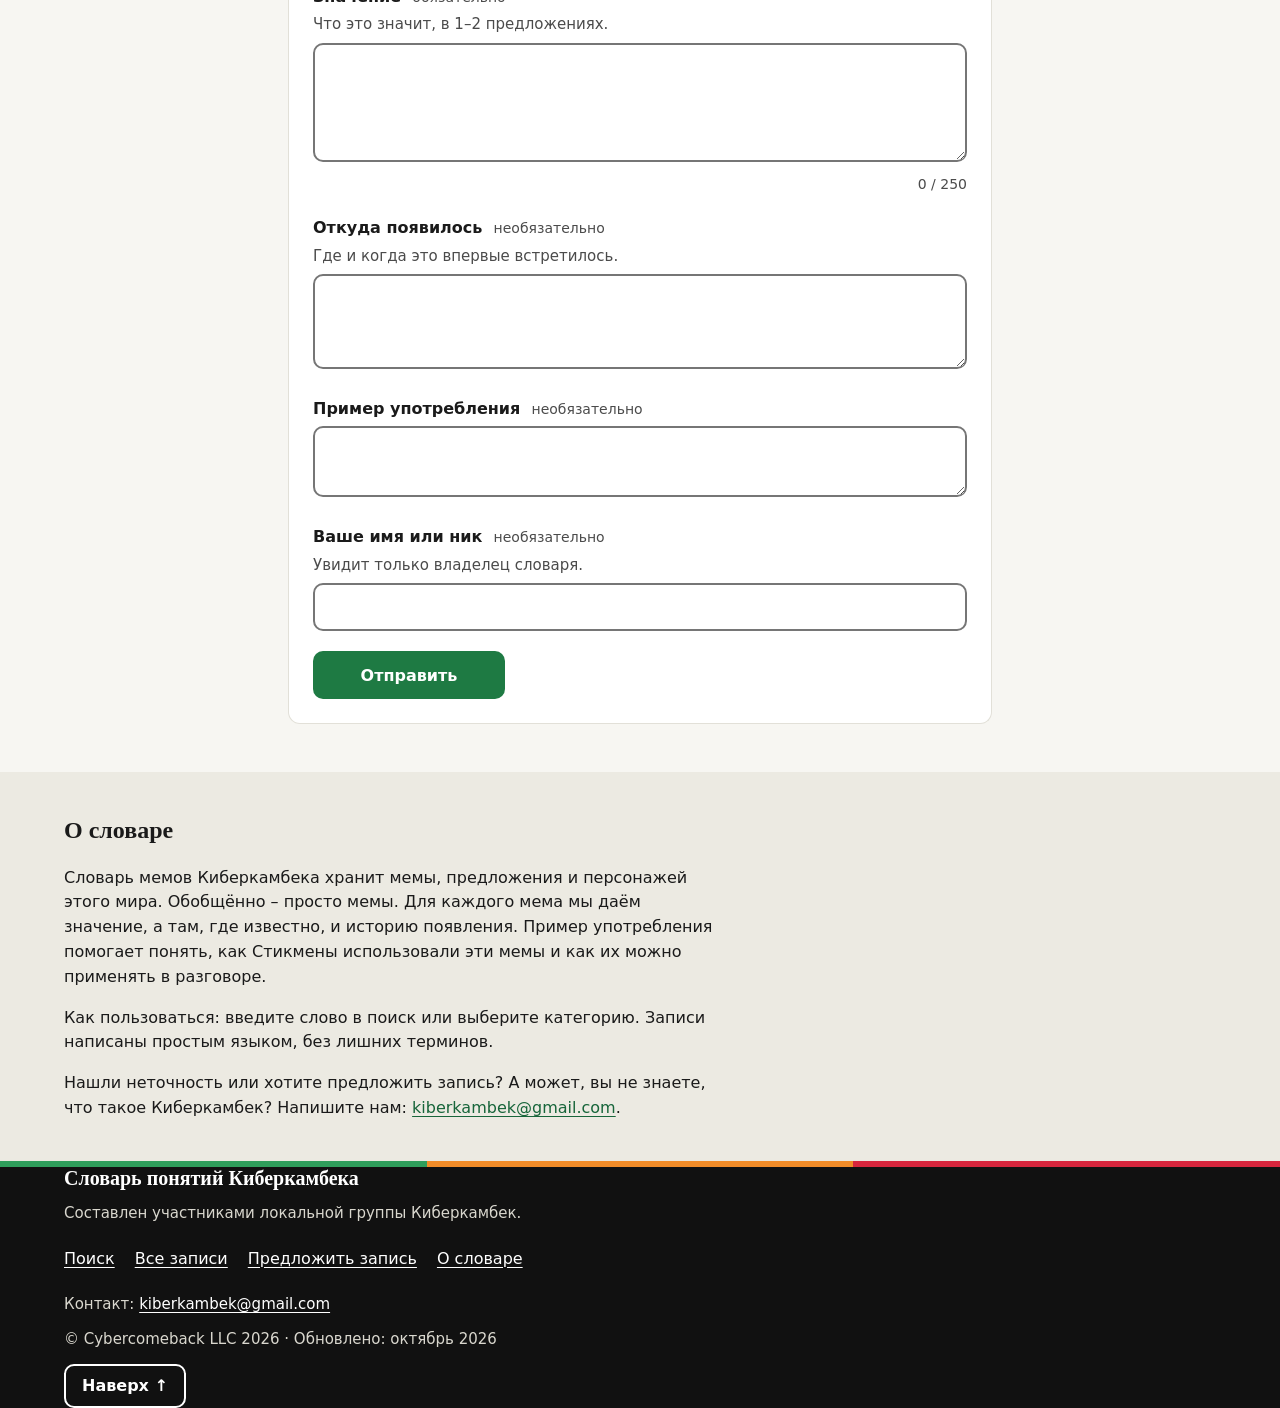
==== commit 79ff1d00: "Update index.html clear a 250-character limit in suggest form in meaning of meme" ====
--- a/index.html
+++ b/index.html
@@ -117,7 +117,7 @@
             <div class="field">
               <label for="f-meaning">Значение <span class="req">обязательно</span></label>
               <p class="field__hint" id="f-meaning-hint">Что это значит, в 1–2 предложениях.</p>
-              <textarea id="f-meaning" name="Значение" required maxlength="250" rows="4" aria-describedby="f-meaning-hint f-meaning-error"></textarea>
+              <textarea id="f-meaning" name="Значение" rows="4" aria-describedby="f-meaning-hint f-meaning-error"></textarea>
               <p class="counter" id="meaning-counter">0 / 250</p>
               <p class="field__error" id="f-meaning-error" hidden></p>
             </div>
--- a/css/styles.css
+++ b/css/styles.css
@@ -131,6 +131,34 @@
 .empty ul { margin: 0 0 1rem; padding-left: 1.25rem; }
 .empty__actions { display: flex; flex-wrap: wrap; align-items: center; gap: .75rem 1.25rem; }
 .empty__actions .link { display: inline-flex; min-height: 44px; align-items: center; }
+
+/* ===== Форма «Предложить запись» ===== */
+.suggest { margin-top: 3rem; }
+.suggest__card { max-width: 44rem; margin: 0 auto; background: #fff; border: 1px solid var(--line); border-top: 4px solid var(--green); border-radius: 12px; padding: 1rem; }
+.suggest h2 { font-size: 1.5rem; margin-bottom: .75rem; }
+.suggest__lead { max-width: 65ch; margin-bottom: 1.5rem; }
+.field { margin-bottom: 1.25rem; }
+.field label { display: block; font-weight: 600; margin-bottom: .25rem; }
+.req { font-weight: 400; font-size: .875rem; color: var(--muted); margin-left: .35rem; }
+.field__hint { font-size: .9375rem; color: var(--muted); margin-bottom: .4rem; }
+.field input[type="text"], .field textarea {
+  width: 100%; min-height: 48px; padding: .6rem .8rem; font: 1rem/1.5 var(--font-ui); color: var(--text);
+  background: #fff; border: 2px solid var(--control-line); border-radius: 10px;
+}
+.field textarea { resize: vertical; }
+.field select { width: 100%; }
+.field [aria-invalid="true"] { border-color: var(--char-fg); }
+.field__error { margin-top: .4rem; font-size: .9375rem; font-weight: 600; color: var(--char-fg); }
+.counter { margin-top: .25rem; font-size: .875rem; color: var(--muted); text-align: right; }
+.form-status { margin-bottom: 1rem; padding: .75rem 1rem; border-radius: 10px; font-weight: 500; }
+.form-status:empty { display: none; }
+.form-status--ok { background: var(--meme-bg); color: var(--meme-fg); }
+.form-status--error { background: var(--char-bg); color: var(--char-fg); }
+.suggest__btn { width: 100%; }
+@media (min-width: 768px) {
+  .suggest__card { padding: 1.5rem; }
+  .suggest__btn { width: auto; min-width: 12rem; }
+}
 
 /* ===== О словаре ===== */
 .about { background: var(--calm); margin-top: 3rem; padding: 2.5rem 0; }
@@ -177,6 +205,65 @@
   .card { scroll-margin-top: 8rem; }
 }
 
+/* ===== Карточки-ссылки на странице списка ===== */
+.cards .card { position: relative; display: flex; flex-direction: column; }
+.cards .card .tag { align-self: flex-start; }
+.card__link { color: inherit; text-decoration: none; }
+.card__link::after { content: ""; position: absolute; inset: 0; border-radius: 12px; } /* клик по всей карточке */
+.card__link:focus-visible { outline: none; }
+.card__link:focus-visible::after { outline: 3px solid var(--green-text); outline-offset: 2px; }
+.card:hover .card__link { text-decoration: underline; text-underline-offset: 3px; }
+.meaning--clamp, .origin--clamp {
+  display: -webkit-box; -webkit-box-orient: vertical; overflow: hidden;
+  -webkit-line-clamp: 4; line-clamp: 4;
+}
+.origin--clamp { -webkit-line-clamp: 3; line-clamp: 3; }
+.more { margin-top: auto; padding-top: .9rem; font-size: .9375rem; font-weight: 600; color: var(--link); }
+
+/* ===== Страница записи ===== */
+.site-head { background: var(--dark); color: #fff; }
+.site-head__inner { padding-top: .5rem; padding-bottom: .5rem; }
+.site-head__name { display: inline-flex; align-items: center; min-height: 44px; font: 700 1.125rem var(--font-head); color: #fff; text-decoration: none; }
+.site-head__name:hover { text-decoration: underline; text-underline-offset: 3px; }
+.site-head :focus-visible { outline-color: var(--orange); }
+
+.entry { padding-top: 1rem; padding-bottom: 4cm; }   /* отступ до футера около 4 см */
+.crumbs { margin-bottom: .75rem; }
+.crumbs .link { display: inline-flex; align-items: center; min-height: 44px; }
+
+/* Карточка слева; галерея справа (десктоп) или под карточкой (телефон, планшет) */
+.entry__layout { display: grid; grid-template-columns: minmax(0, 1fr); gap: 1.5rem; align-items: start; }
+.entry__card { display: block; width: 100%; max-width: 50rem; margin: 0; padding: 1.25rem; }  /* 52rem + 10% */
+.entry__card:hover { border-color: var(--line); border-top-color: var(--accent); }
+.entry__title { font-size: 1.75rem; line-height: 1.15; margin-bottom: .6rem; overflow-wrap: anywhere; }
+
+.entry__section { margin-top: 1.5rem; }
+.entry__head { display: flex; flex-wrap: wrap; align-items: baseline; gap: .15rem .75rem; margin-bottom: .5rem; }
+.entry__head .entry__h { margin-bottom: 0; }
+.entry__date { font-size: .9375rem; font-weight: 600; color: var(--muted); }
+.entry__h { font-size: 1.1875rem; margin-bottom: .5rem; }
+.entry__section p { max-width: 65ch; overflow-wrap: anywhere; }
+.entry__section p + p { margin-top: .75rem; }
+.entry__section .example { margin-top: 0; font-size: 1rem; }
+.entry__section:first-of-type { margin-top: 1rem; }
+.entry__sources { line-height: 1.6; }
+
+.entry__aside { min-width: 0; }
+.entry__aside .entry__h { margin-bottom: .75rem; }
+.gallery { list-style: none; margin: 0; padding: 0; display: grid; gap: 1rem; grid-template-columns: repeat(auto-fill, minmax(min(100%, 14rem), 1fr)); }
+.gallery figure { margin: 0; }
+.gallery img { display: block; width: 100%; height: auto; border: 1px solid var(--line); border-radius: 8px; background: #fff; }
+.gallery figcaption { margin-top: .35rem; font-size: .875rem; color: var(--muted); }
+
+@media (min-width: 768px) {
+  .entry__card { padding: 2rem; }
+  .entry__title { font-size: 2.5rem; }
+  .entry__section p:not(.example):not(.entry__sources) { font-size: 1.0625rem; }
+}
+@media (min-width: 1024px) {
+  .entry__layout--gallery { grid-template-columns: minmax(0, 57.2rem) minmax(14rem, 1fr); gap: 2rem; }
+}
+
 /* Если словарь не загрузился, фильтры и список скрываются */
 .is-failed .search-bar, .is-failed .filters, .is-failed .list-section { display: none; }
 
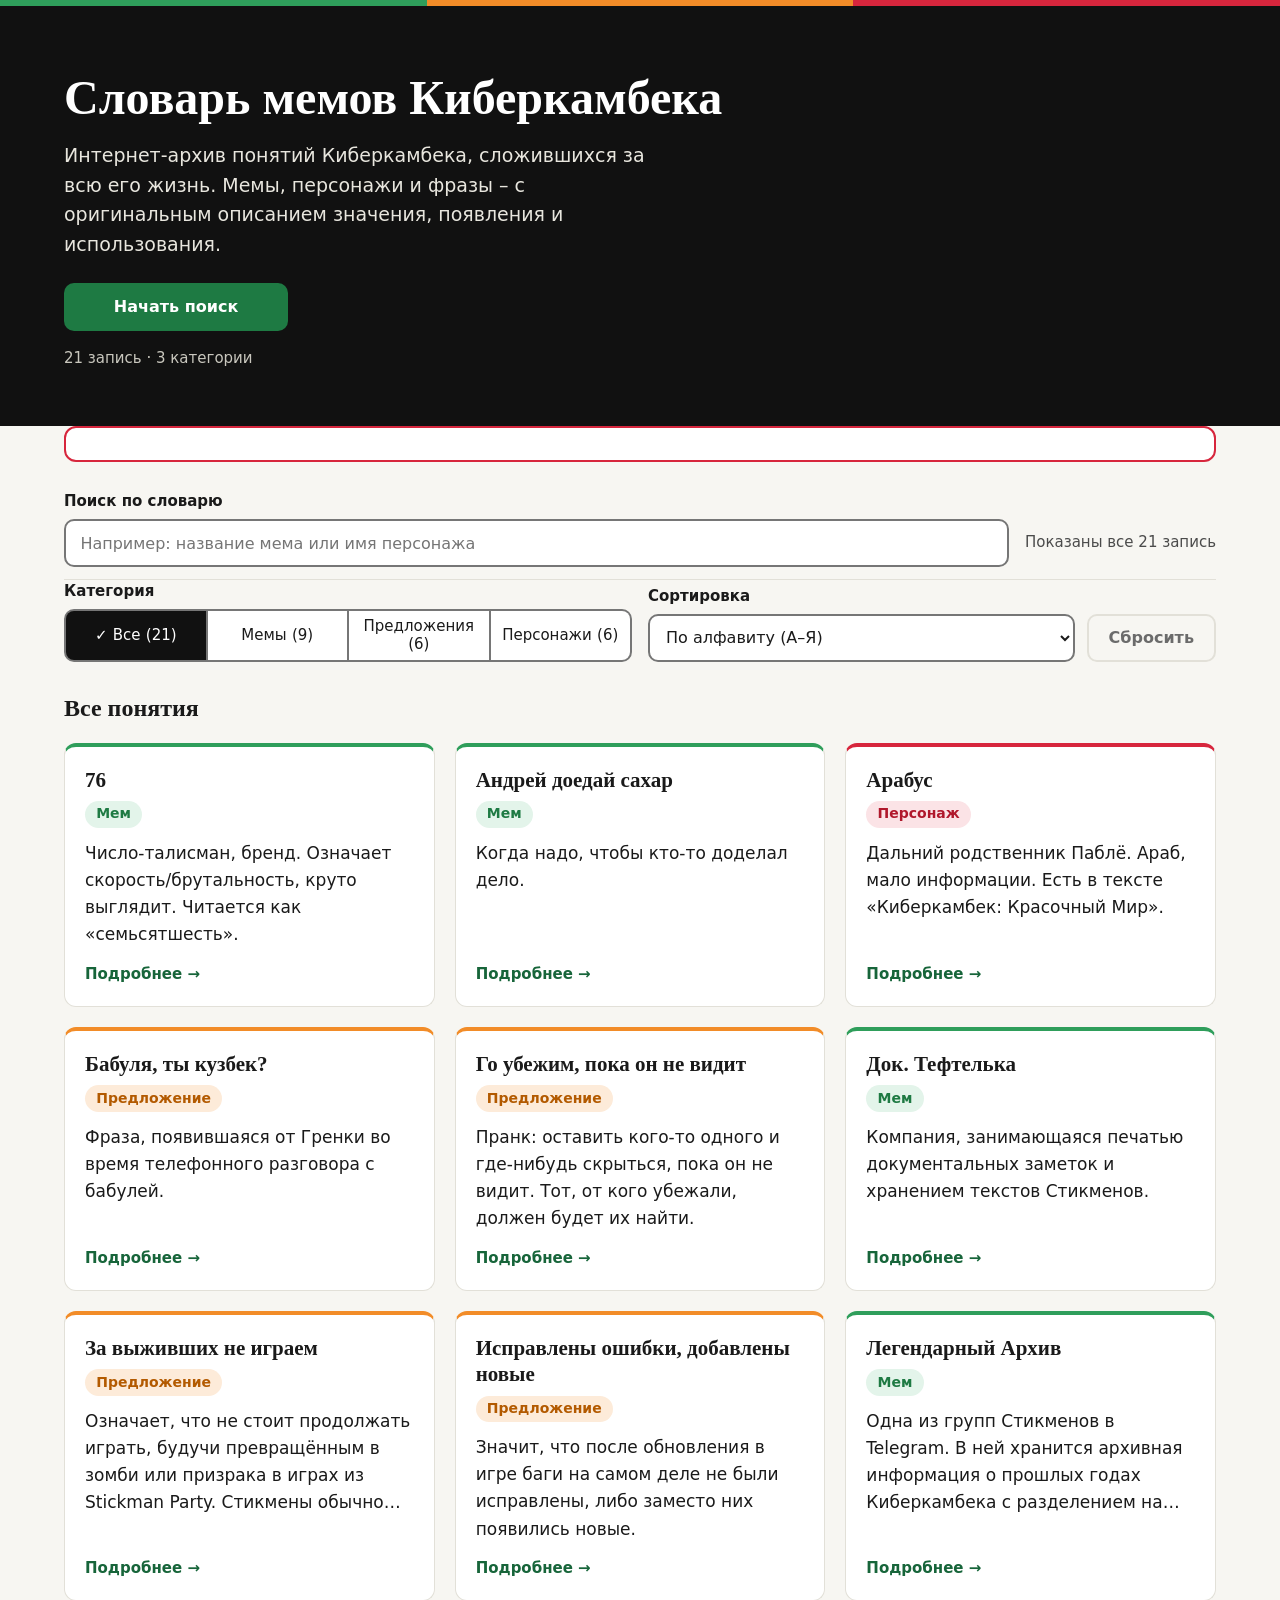
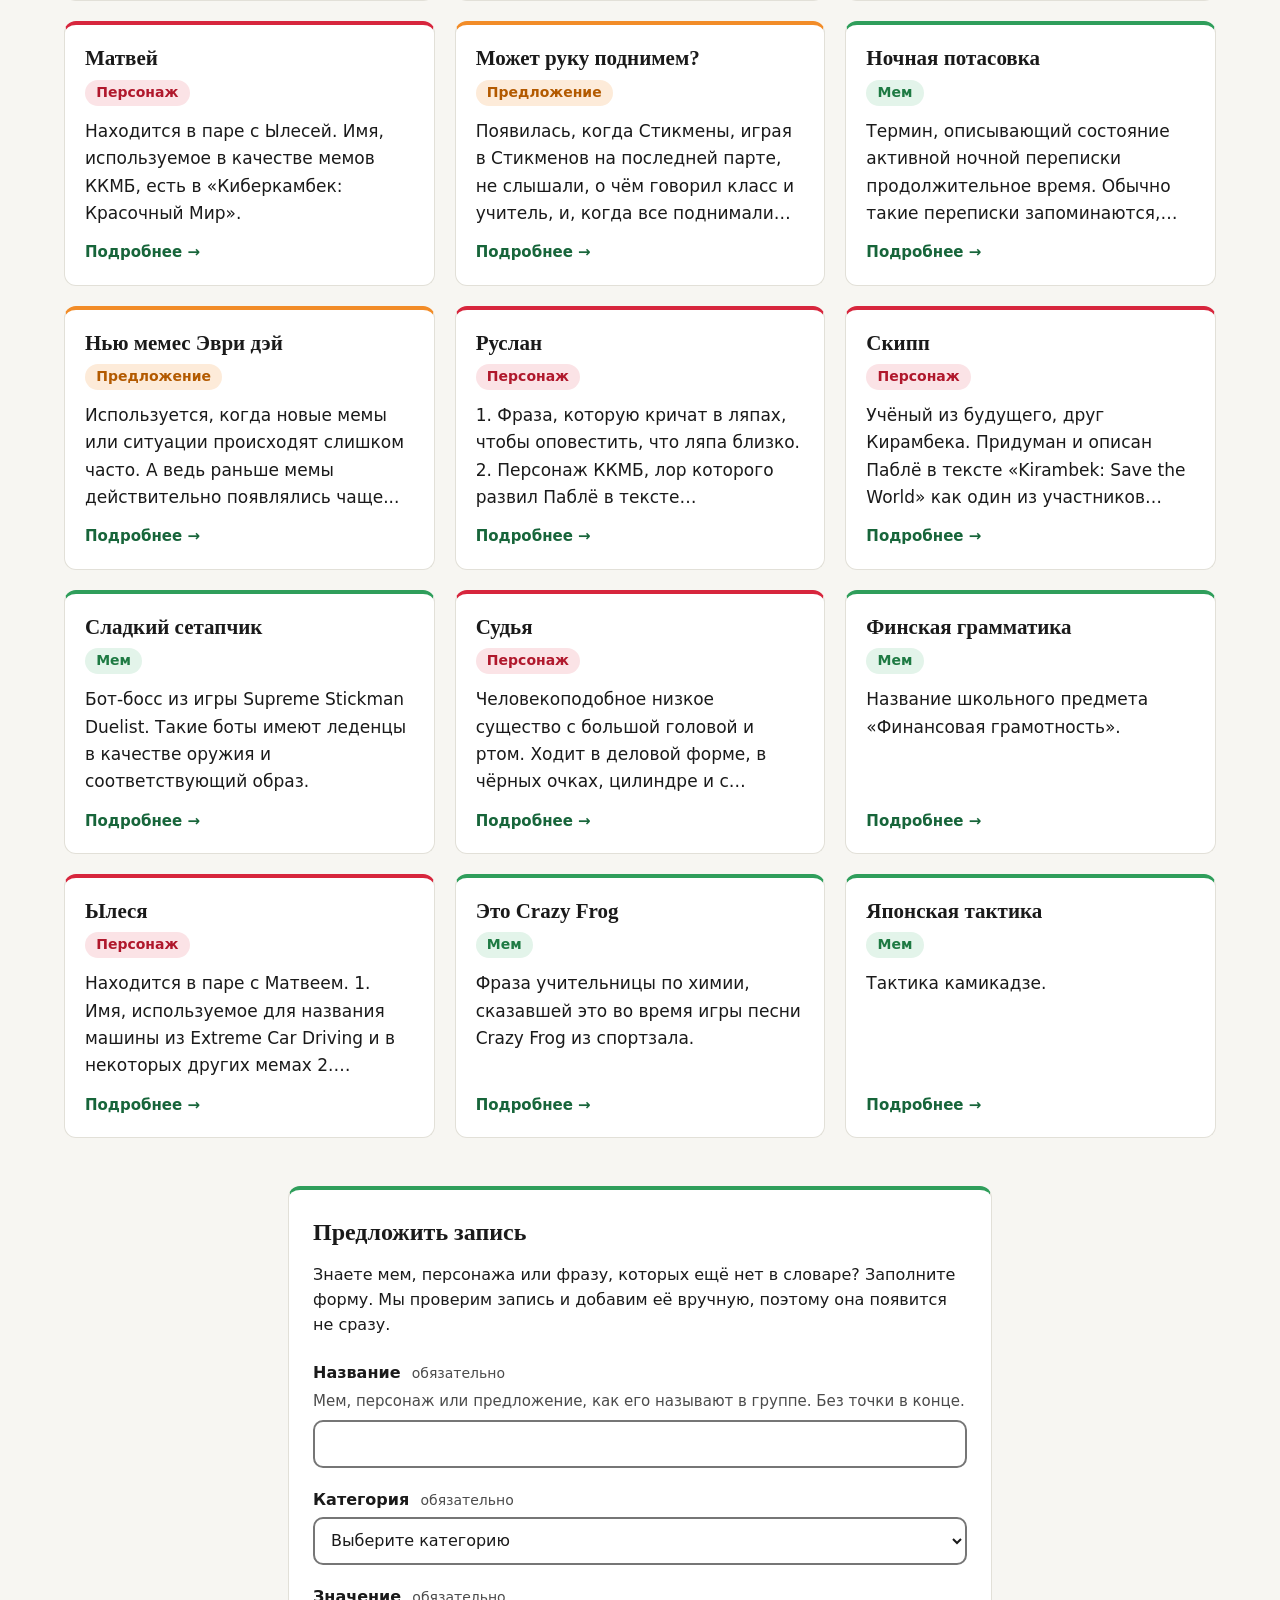
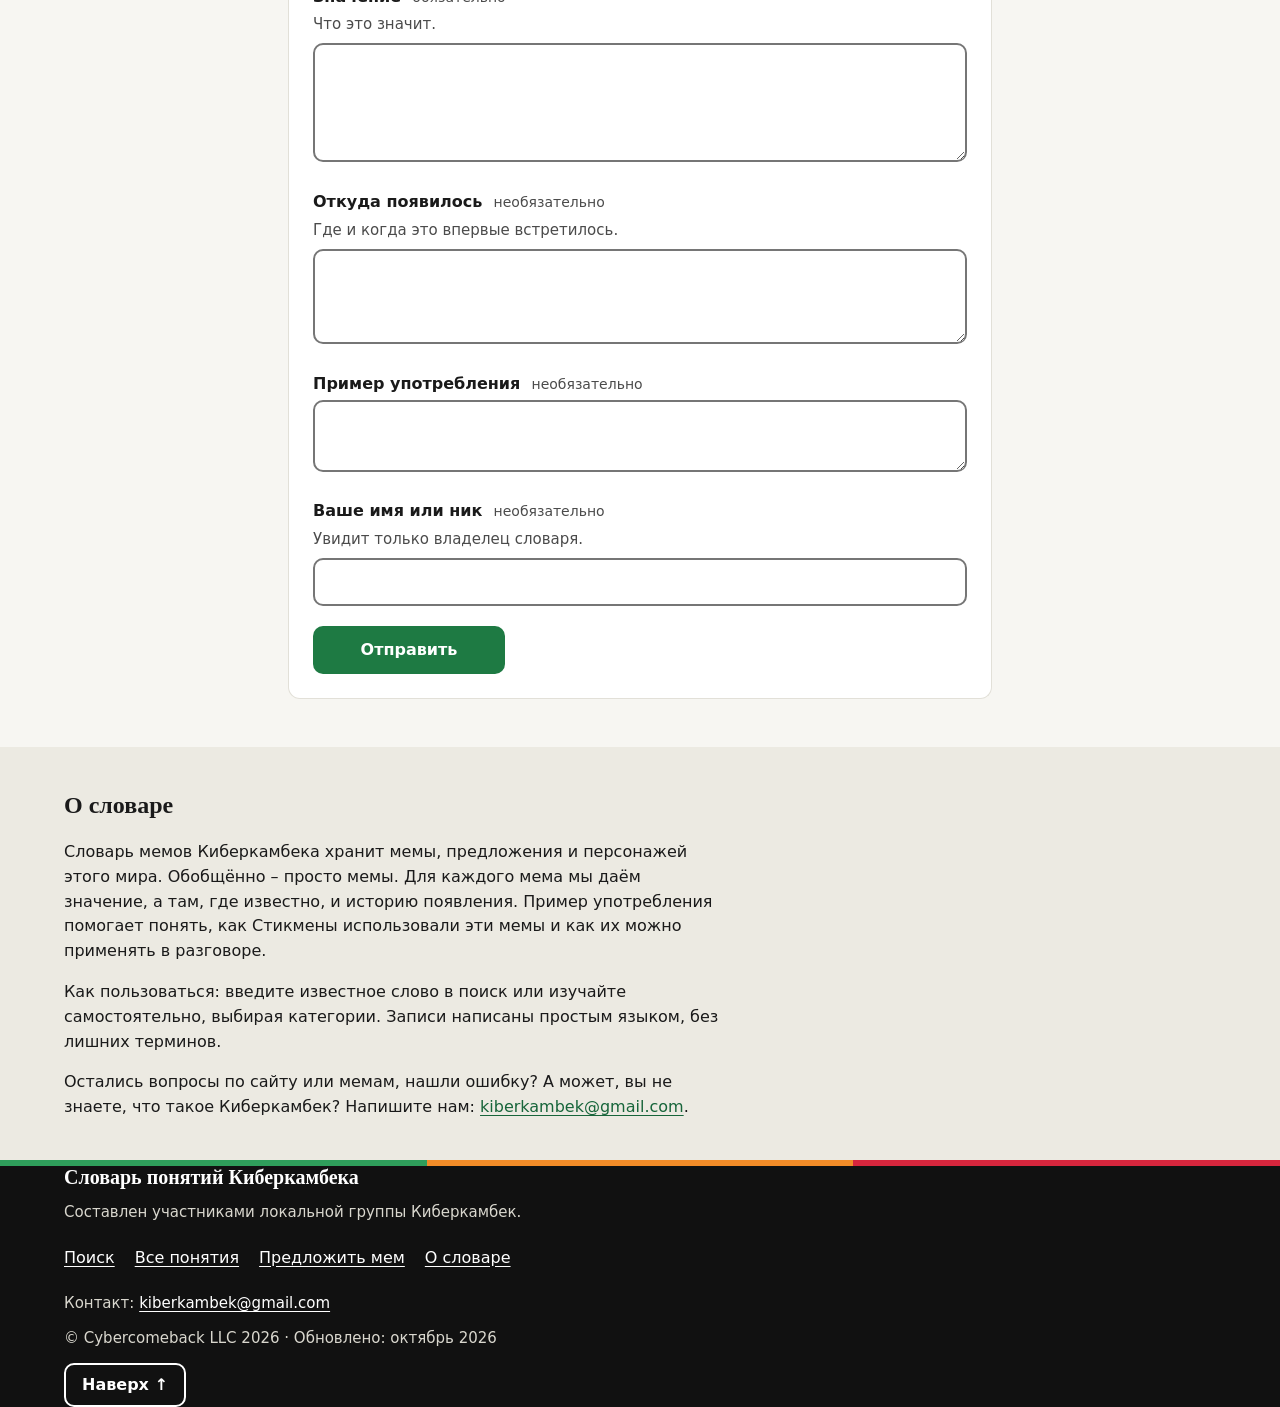
==== commit 94d9bf4b: "Update index.html part 2 of clearing limit" ====
--- a/index.html
+++ b/index.html
@@ -116,22 +116,21 @@
 
             <div class="field">
               <label for="f-meaning">Значение <span class="req">обязательно</span></label>
-              <p class="field__hint" id="f-meaning-hint">Что это значит, в 1–2 предложениях.</p>
+              <p class="field__hint" id="f-meaning-hint">Что это значит.</p>
               <textarea id="f-meaning" name="Значение" rows="4" aria-describedby="f-meaning-hint f-meaning-error"></textarea>
-              <p class="counter" id="meaning-counter">0 / 250</p>
               <p class="field__error" id="f-meaning-error" hidden></p>
             </div>
 
             <div class="field">
               <label for="f-appearing">Откуда появилось <span class="req">необязательно</span></label>
               <p class="field__hint" id="f-appearing-hint">Где и когда это впервые встретилось.</p>
-              <textarea id="f-appearing" name="Происхождение" maxlength="400" rows="3" aria-describedby="f-appearing-hint f-appearing-error"></textarea>
+              <textarea id="f-appearing" name="Происхождение" maxlength="1000" rows="3" aria-describedby="f-appearing-hint f-appearing-error"></textarea>
               <p class="field__error" id="f-appearing-error" hidden></p>
             </div>
 
             <div class="field">
               <label for="f-example">Пример употребления <span class="req">необязательно</span></label>
-              <textarea id="f-example" name="Пример" maxlength="300" rows="2" aria-describedby="f-example-error"></textarea>
+              <textarea id="f-example" name="Пример" maxlength="1000" rows="2" aria-describedby="f-example-error"></textarea>
               <p class="field__error" id="f-example-error" hidden></p>
             </div>
 
@@ -154,8 +153,8 @@
       <div class="wrap">
         <h2 id="about-title">О словаре</h2>
         <p>Словарь мемов Киберкамбека хранит мемы, предложения и персонажей этого мира. Обобщённо – просто мемы. Для каждого мема мы даём значение, а там, где известно, и историю появления. Пример употребления помогает понять, как Стикмены использовали эти мемы и как их можно применять в разговоре.</p>
-        <p>Как пользоваться: введите слово в поиск или выберите категорию. Записи написаны простым языком, без лишних терминов.</p>
-        <p>Нашли неточность или хотите предложить запись? А может, вы не знаете, что такое Киберкамбек? Напишите нам: <a class="link" data-contact href="#about">[контакт]</a>.</p>
+        <p>Как пользоваться: введите известное слово в поиск или изучайте самостоятельно, выбирая категории. Записи написаны простым языком, без лишних терминов.</p>
+        <p>Остались вопросы по сайту или мемам, нашли ошибку? А может, вы не знаете, что такое Киберкамбек? Напишите нам: <a class="link" data-contact href="#about">[контакт]</a>.</p>
       </div>
     </section>
   </main>
@@ -169,8 +168,8 @@
       <nav aria-label="Разделы сайта">
         <ul class="footer__nav">
           <li><a href="#search">Поиск</a></li>
-          <li><a href="#all-title">Все записи</a></li>
-          <li><a href="#suggest-form">Предложить запись</a></li>
+          <li><a href="#all-title">Все понятия</a></li>
+          <li><a href="#suggest-form">Предложить мем</a></li>
           <li><a href="#about">О словаре</a></li>
         </ul>
       </nav>
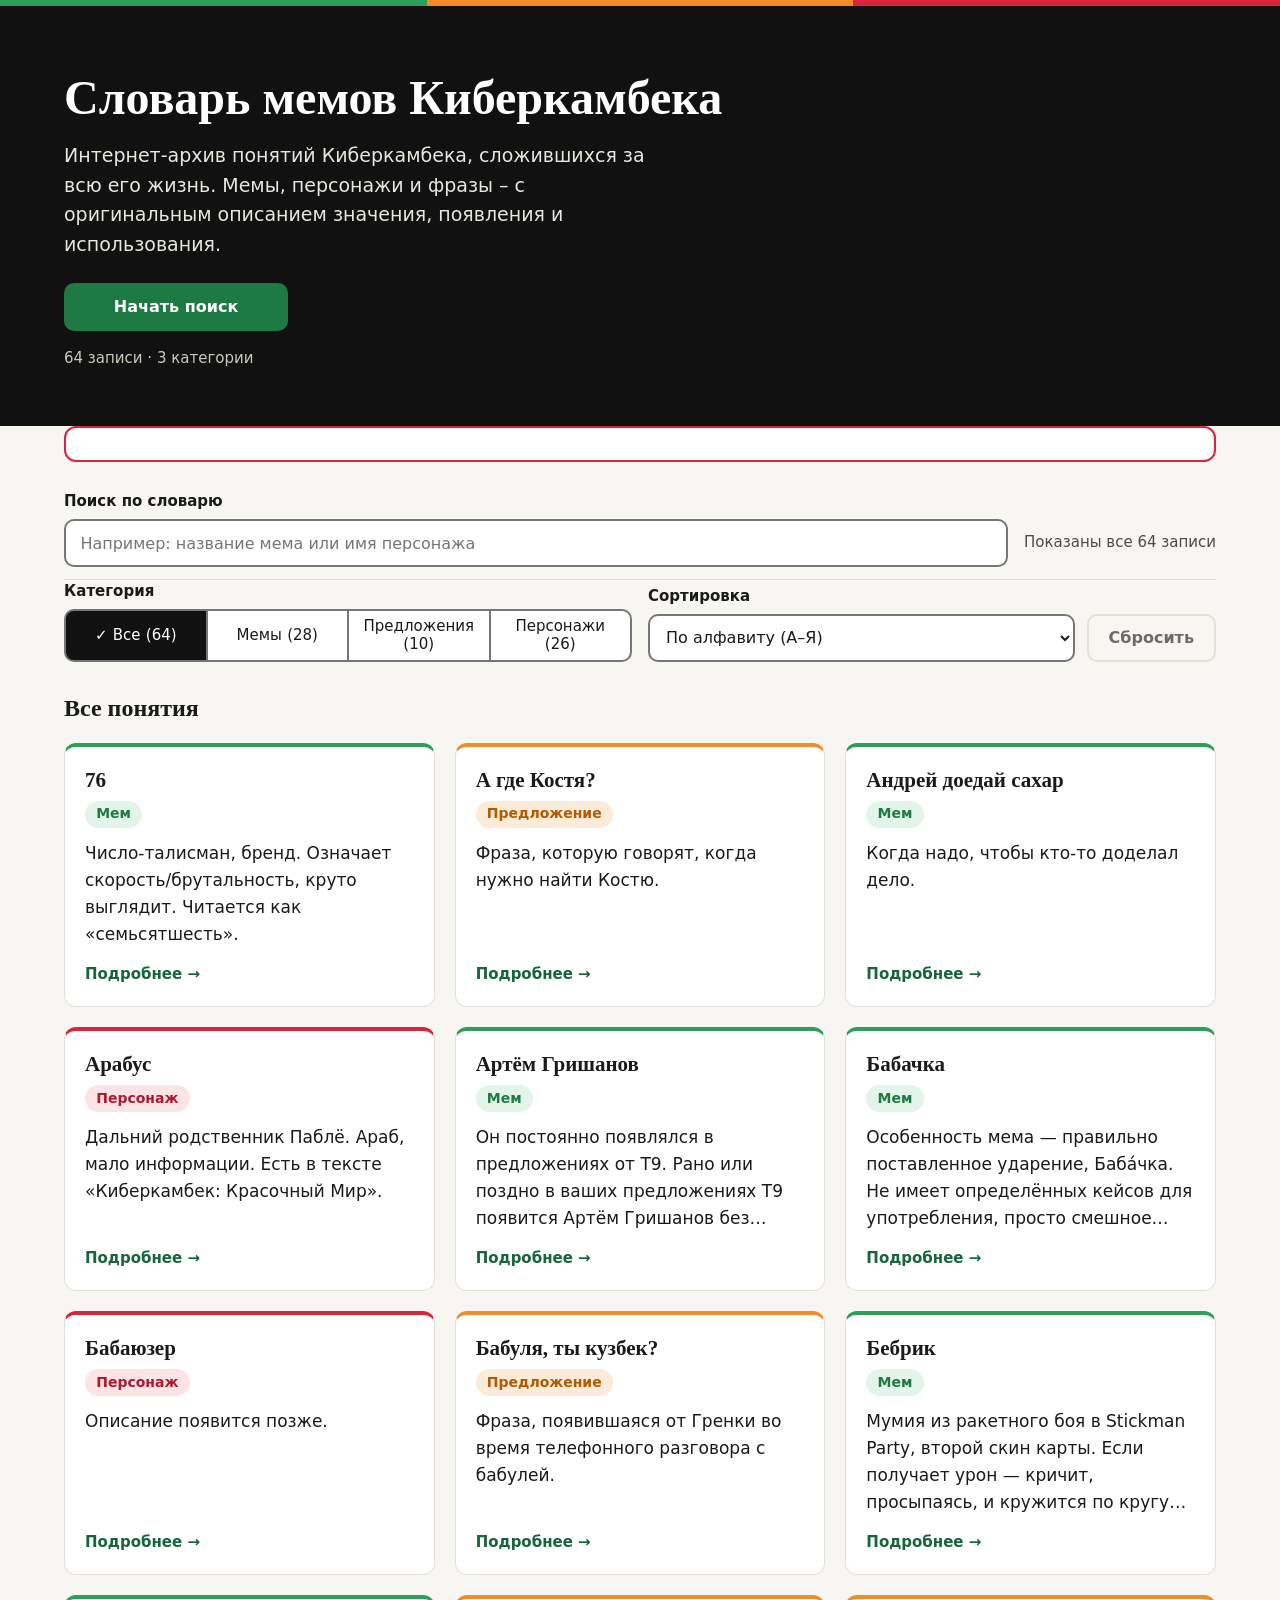
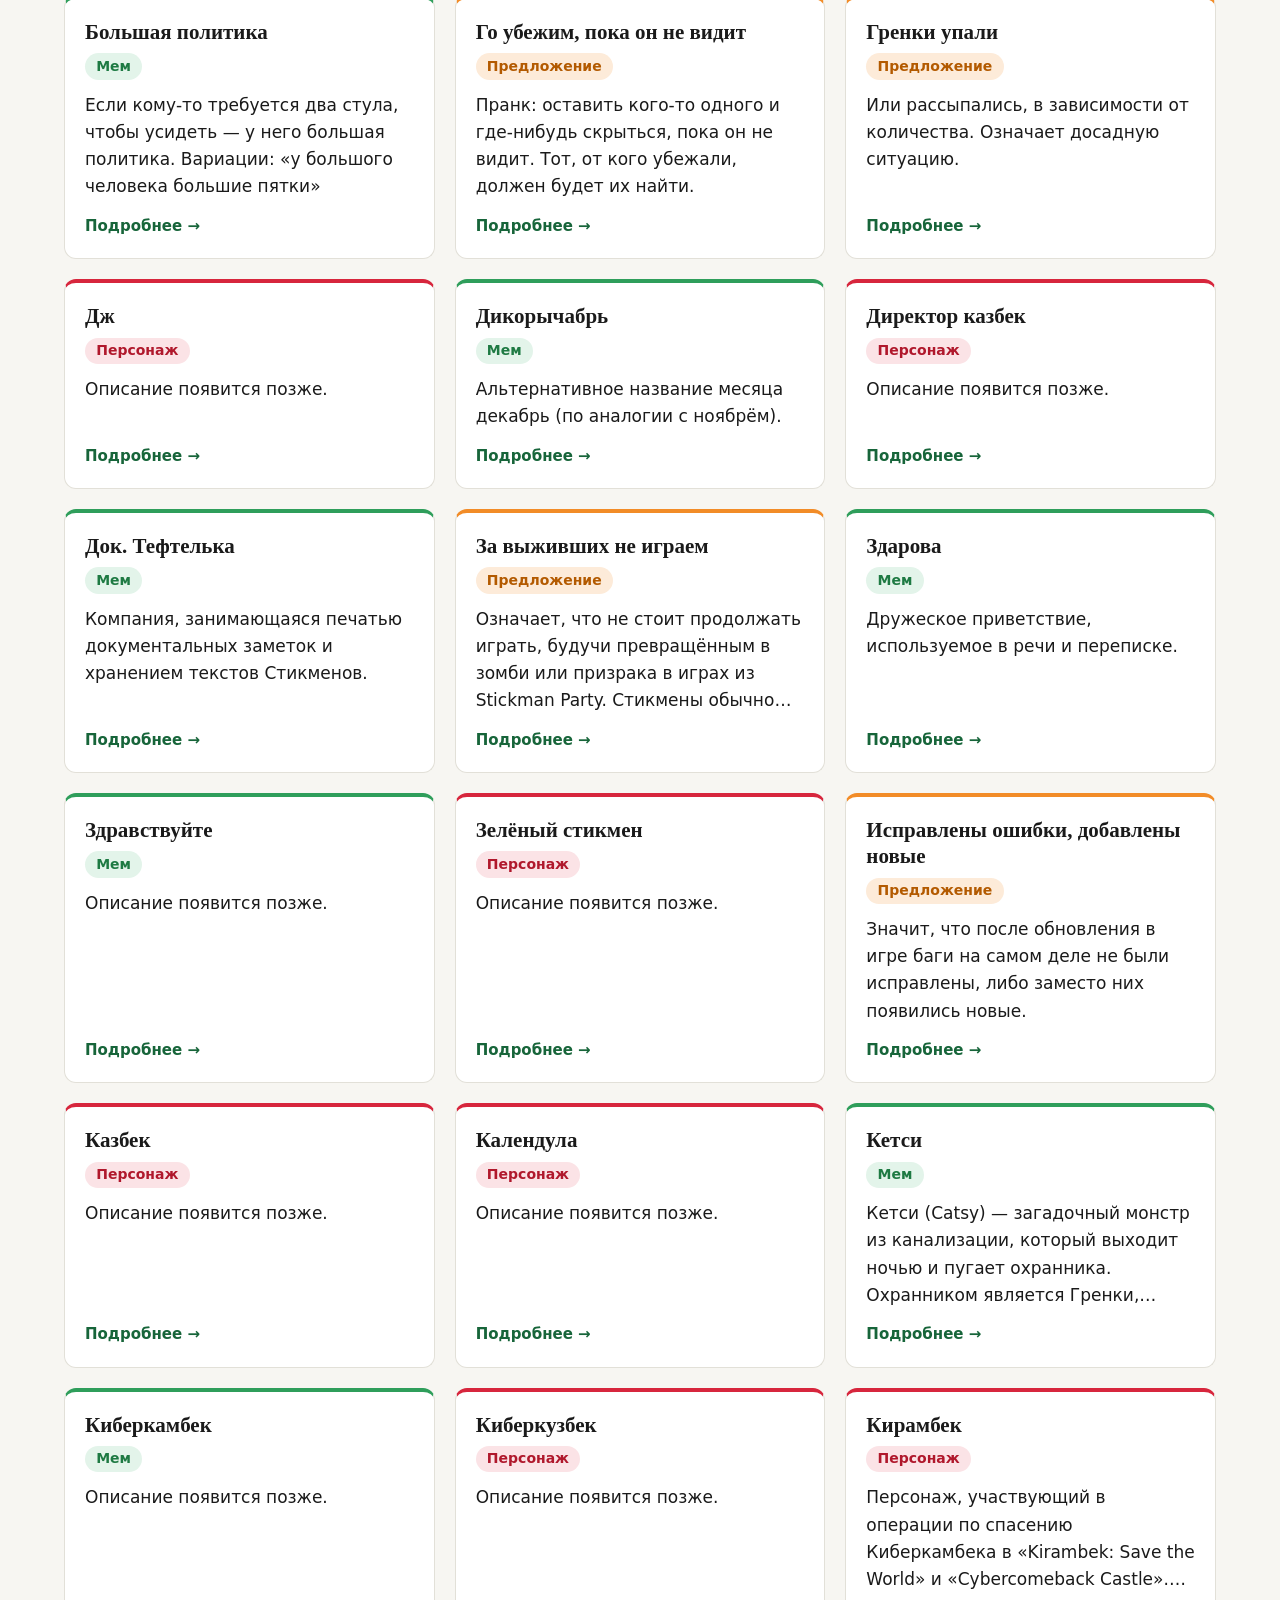
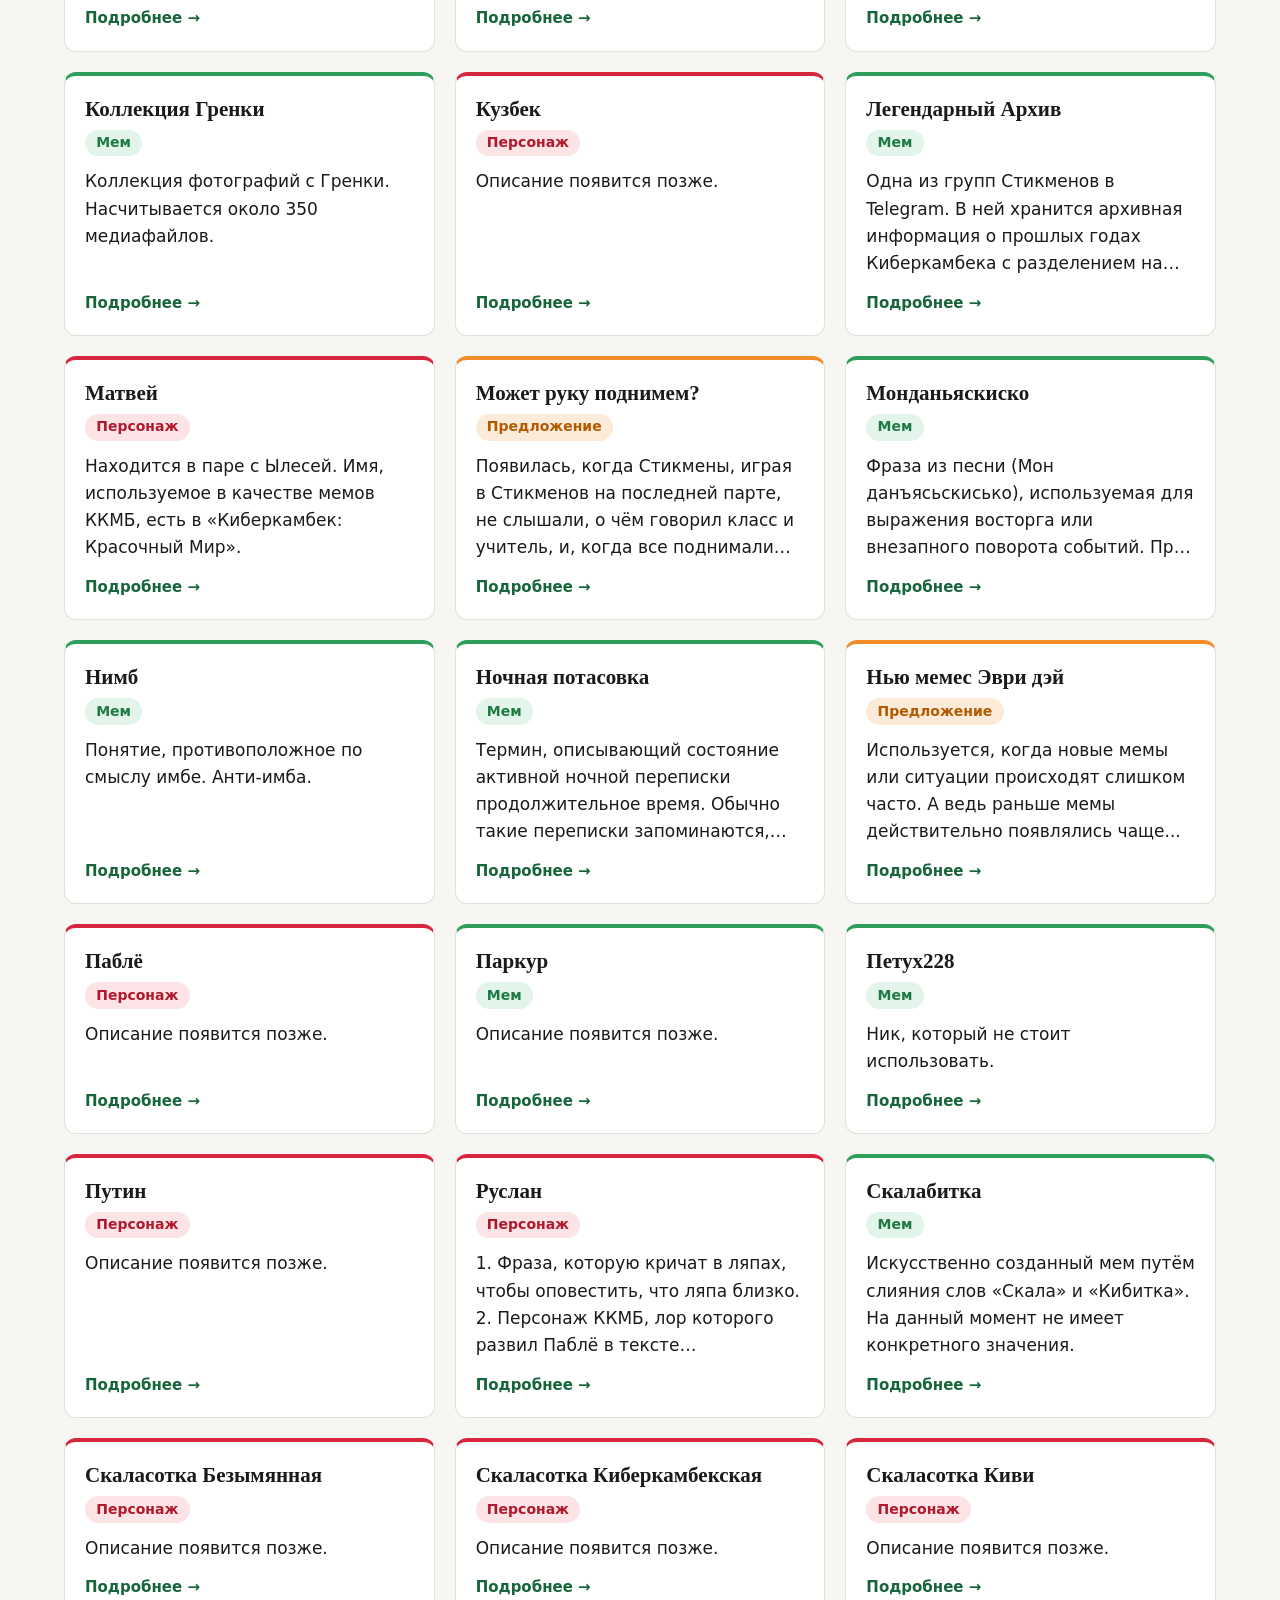
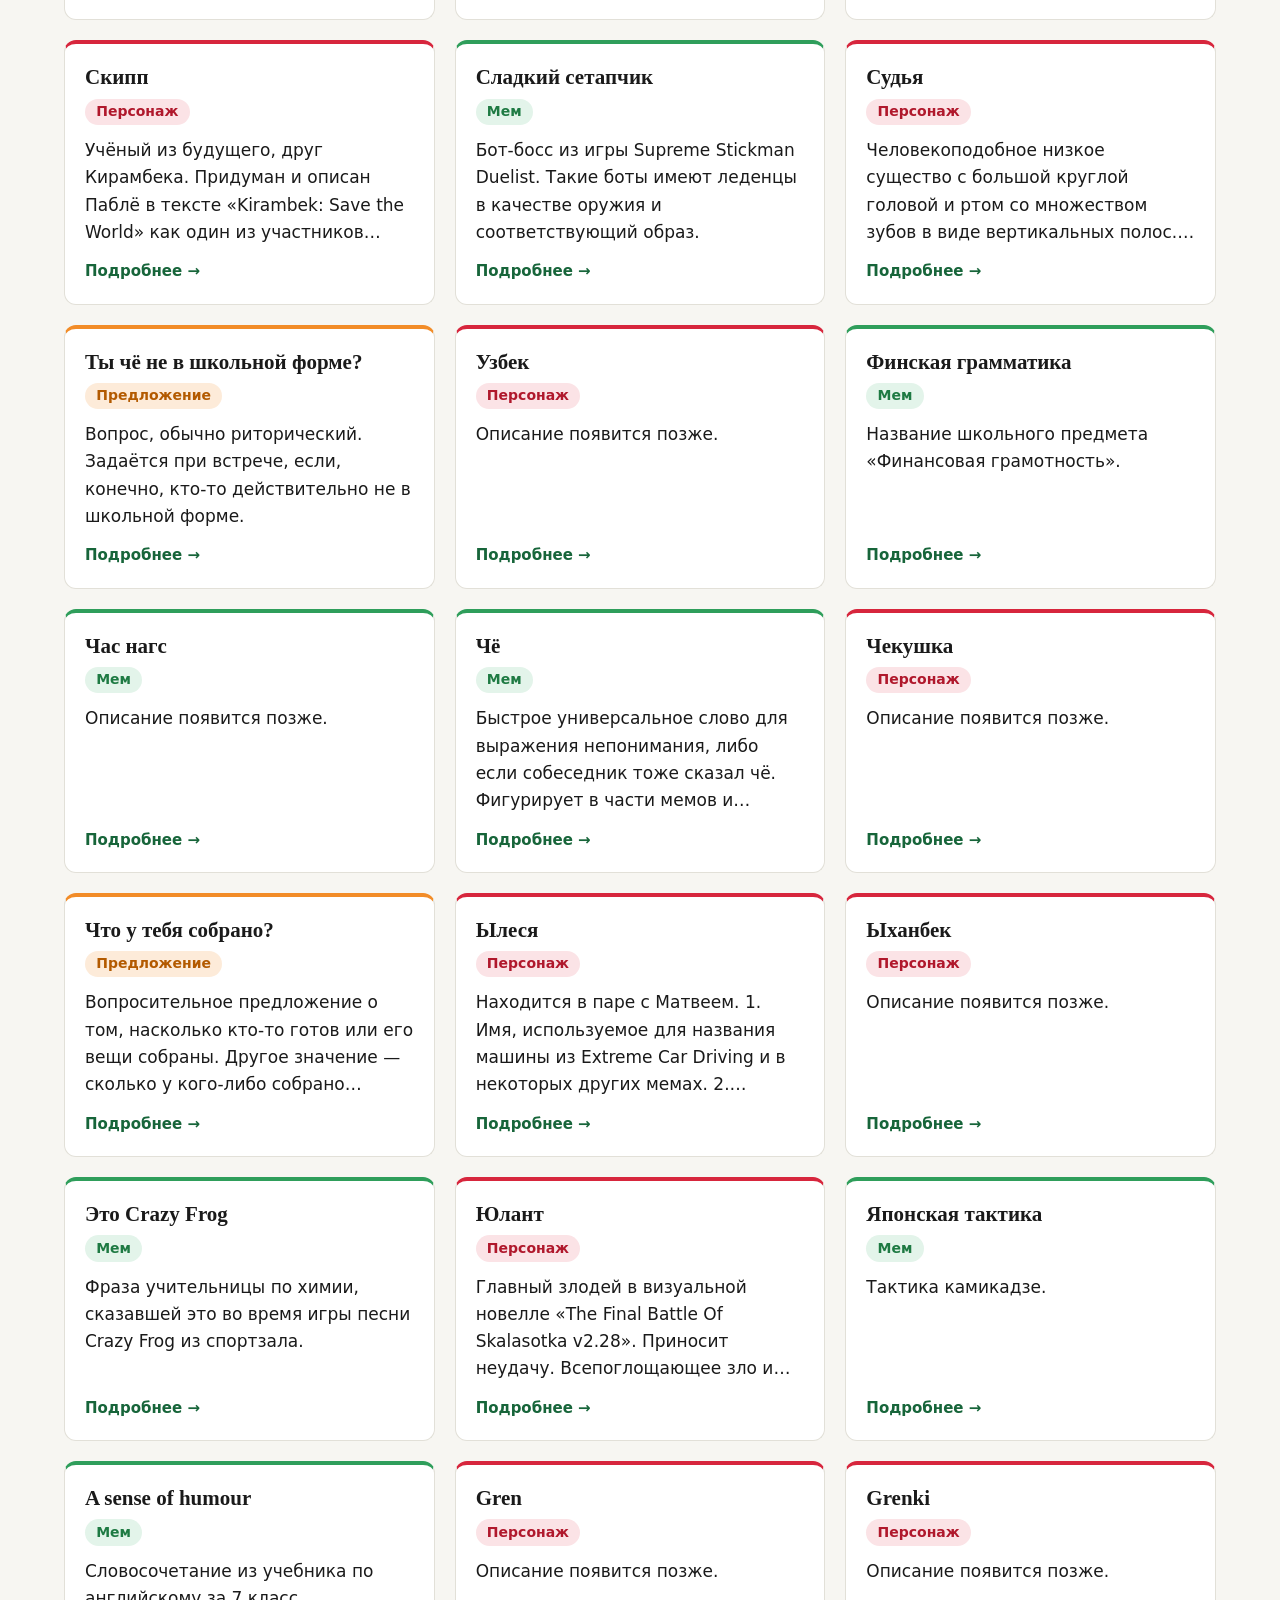
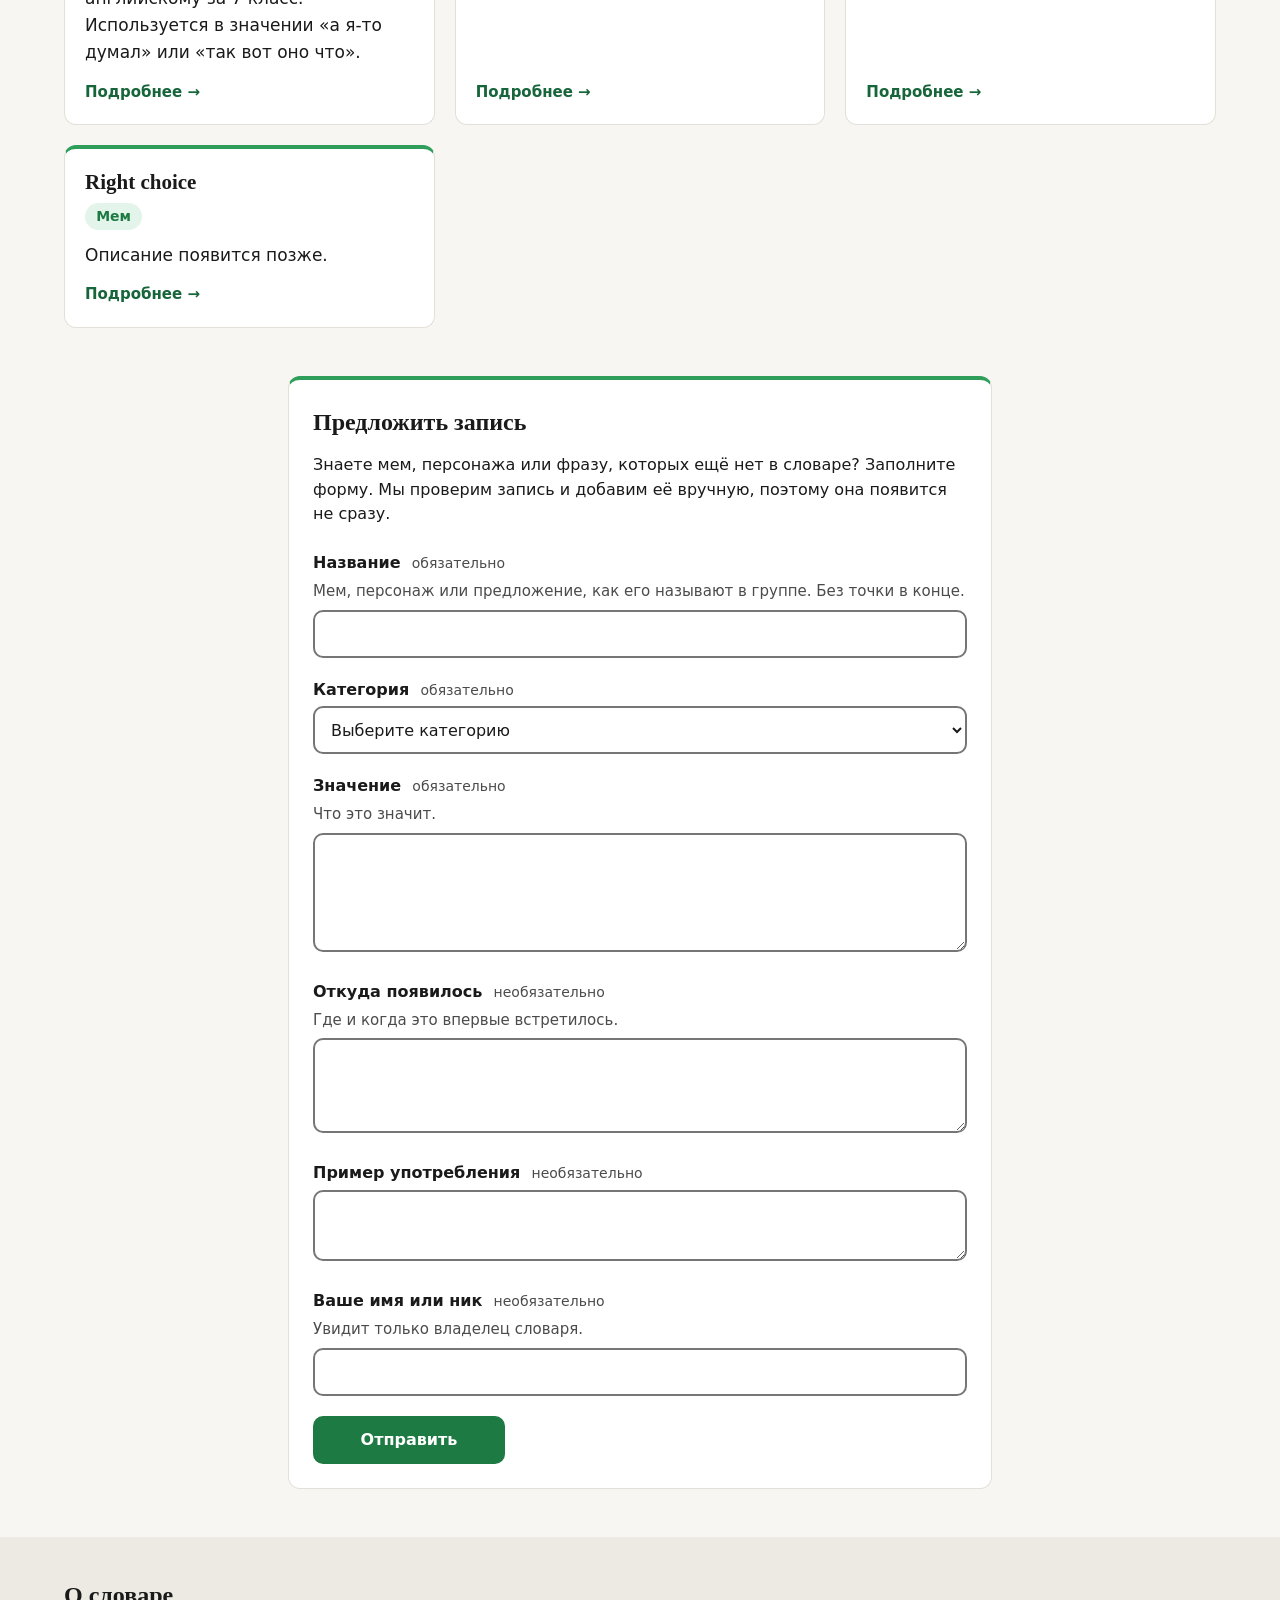
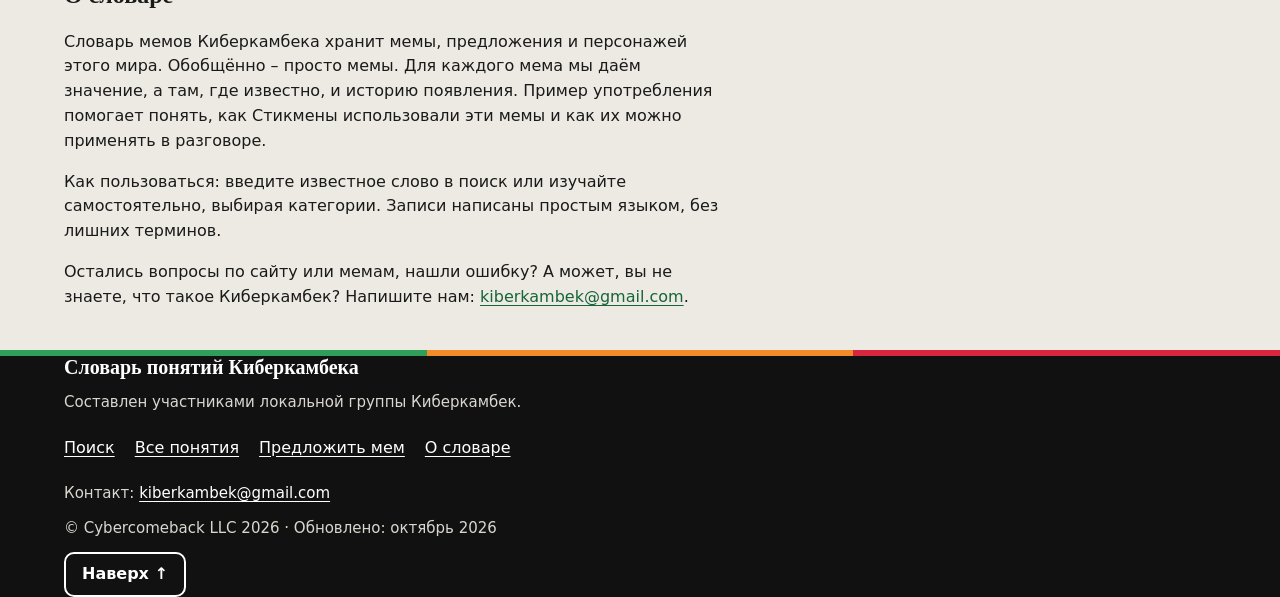
==== commit 49d36366: "Update index.html edit filters" ====
--- a/index.html
+++ b/index.html
@@ -48,12 +48,19 @@
       </div>
 
       <div class="filters">
-        <div>
+        <div class="filters__views" id="view-wrap" hidden>
+          <span class="field-label" id="view-label">Показывать</span>
+          <div class="segmented segmented--2" id="views" role="group" aria-labelledby="view-label">
+            <button type="button" class="seg" data-view="all" aria-pressed="true">Все понятия</button>
+            <button type="button" class="seg" data-view="groups" aria-pressed="false">По группам</button>
+          </div>
+        </div>
+        <div class="filters__cats">
           <span class="field-label" id="cat-label">Категория</span>
           <div class="segmented" id="categories" role="group" aria-labelledby="cat-label"></div>
         </div>
         <div class="filters__row">
-          <div>
+          <div class="filters__sort">
             <label for="sort" class="field-label">Сортировка</label>
             <select id="sort">
               <option value="alpha">По алфавиту (А–Я)</option>
@@ -63,6 +70,7 @@
           <button type="button" class="btn btn--ghost" id="reset" disabled>Сбросить</button>
         </div>
         <p id="cat-hint" class="hint"></p>
+        <button type="button" class="chip" id="group-chip" hidden></button>
       </div>
 
       <!-- 2.3 Список записей -->
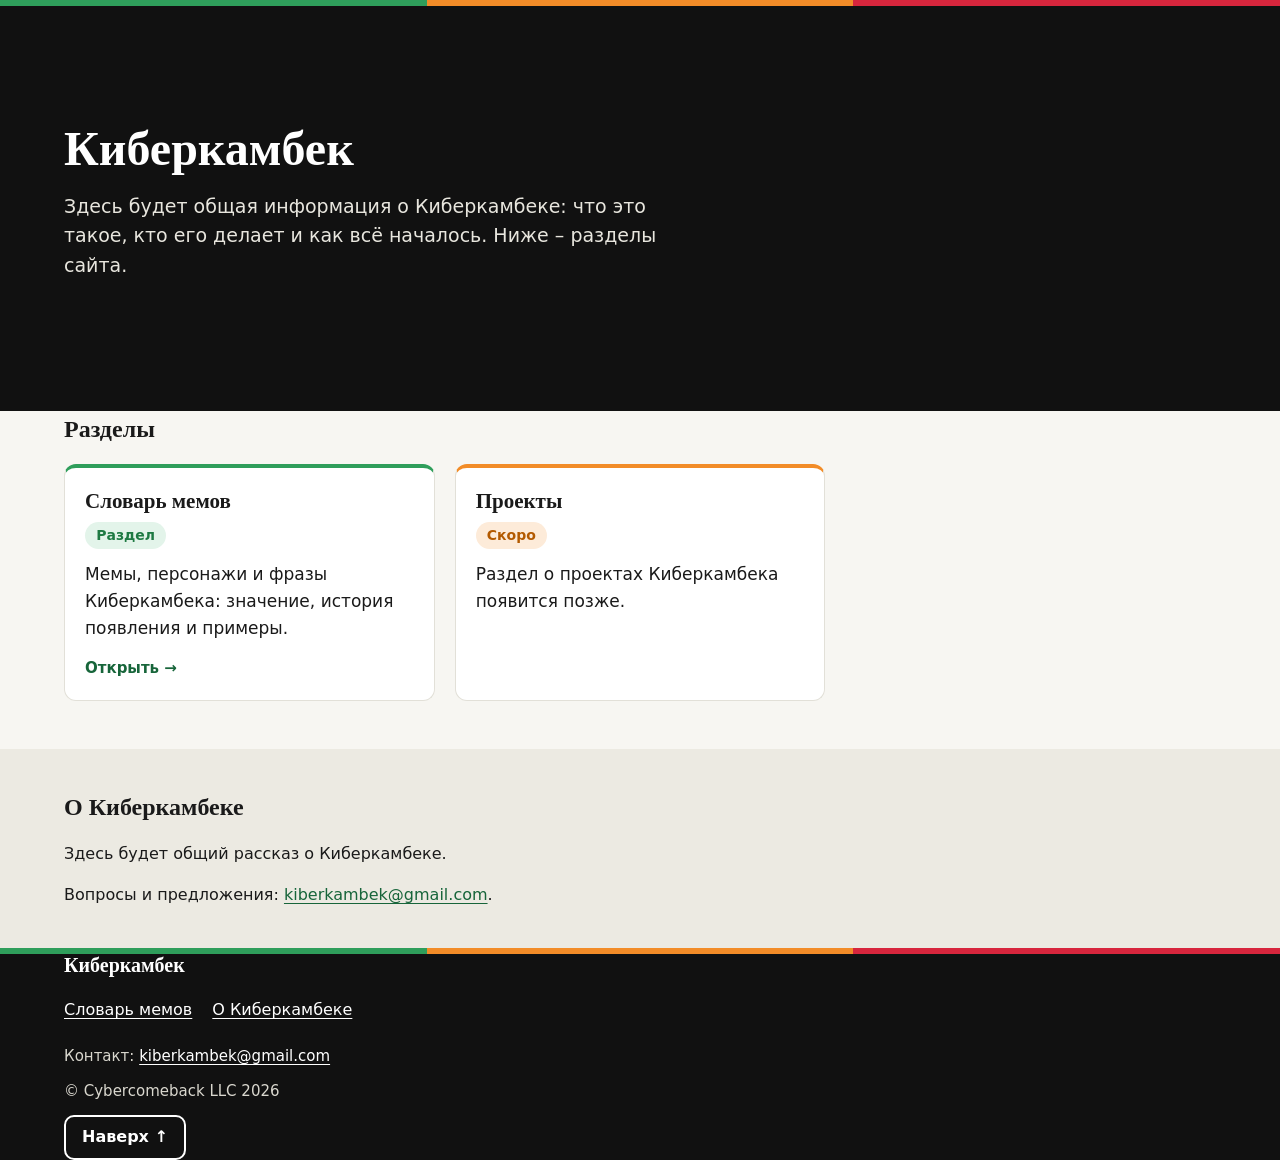
==== commit 213df9a3: "Add files via upload" ====
--- a/index.html
+++ b/index.html
@@ -3,186 +3,76 @@
 <head>
   <meta charset="utf-8">
   <meta name="viewport" content="width=device-width, initial-scale=1">
-  <title>Словарь мемов Киберкамбека</title>
-  <meta name="description" content="Мемы, персонажи и предложения Киберкамбека: значения, история появления и примеры.">
+  <title>Киберкамбек</title>
+  <meta name="description" content="Киберкамбек: общая информация и разделы сайта. Словарь мемов, проекты.">
   <meta name="theme-color" content="#111111">
   <link rel="icon" href="images/favicon.svg" type="image/svg+xml">
 
-  <!-- Шрифты: Literata для заголовков, Inter для текста -->
   <link rel="preconnect" href="https://fonts.googleapis.com">
   <link rel="preconnect" href="https://fonts.gstatic.com" crossorigin>
   <link rel="stylesheet" href="https://fonts.googleapis.com/css2?family=Inter:wght@400;500;600&family=Literata:wght@500;700&display=swap">
   <link rel="stylesheet" href="css/styles.css">
-  <script src="js/app.js" defer></script>
+
+  <!-- Старые ссылки на словарь (/?q=…, /#ph-001) ведут в /slovar/ -->
+  <script>
+    (function () {
+      var h = location.hash;
+      if (location.search || /^#ph-\d+/.test(h)) {
+        location.replace('slovar/' + location.search + h);
+      }
+    })();
+  </script>
 </head>
 <body id="top">
-  <a class="skip" href="#search">Перейти к поиску</a>
+  <a class="skip" href="#sections">Перейти к разделам</a>
 
-  <!-- 2.1 Hero -->
   <header class="hero">
     <div class="stripe" aria-hidden="true"></div>
     <div class="wrap hero__inner">
-      <h1>Словарь мемов Киберкамбека</h1>
-      <p class="hero__lead">Интернет-архив понятий Киберкамбека, сложившихся за всю его жизнь. Мемы, персонажи и фразы – с оригинальным описанием значения, появления и использования.</p>
-      <button type="button" class="btn btn--primary hero__btn" id="start">Начать поиск</button>
-      <p class="hero__stats" id="hero-stats"></p>
+      <h1>Киберкамбек</h1>
+      <p class="hero__lead">Здесь будет общая информация о Киберкамбеке: что это такое, кто его делает и как всё началось. Ниже – разделы сайта.</p>
     </div>
   </header>
 
   <main>
-    <div class="wrap dictionary" id="dictionary">
-      <!-- Сообщения о загрузке и ошибках -->
-      <div id="status" class="status" role="status">
-        <noscript>Для работы словаря нужен включённый JavaScript.</noscript>
-      </div>
-
-      <!-- 2.2 Поиск и фильтры -->
-      <h2 class="sr-only">Поиск и фильтры</h2>
-      <div class="search-bar" role="search">
-        <label for="search" class="field-label">Поиск по словарю</label>
-        <div class="search-field">
-          <input id="search" type="search" placeholder="Например: название мема или имя персонажа" autocomplete="off" spellcheck="false">
-          <button type="button" id="clear" class="icon-btn" aria-label="Очистить поиск" hidden>×</button>
-        </div>
-        <p id="count" class="count" aria-live="polite"></p>
-      </div>
-
-      <div class="filters">
-        <div class="filters__views" id="view-wrap" hidden>
-          <span class="field-label" id="view-label">Показывать</span>
-          <div class="segmented segmented--2" id="views" role="group" aria-labelledby="view-label">
-            <button type="button" class="seg" data-view="all" aria-pressed="true">Все понятия</button>
-            <button type="button" class="seg" data-view="groups" aria-pressed="false">По группам</button>
-          </div>
-        </div>
-        <div class="filters__cats">
-          <span class="field-label" id="cat-label">Категория</span>
-          <div class="segmented" id="categories" role="group" aria-labelledby="cat-label"></div>
-        </div>
-        <div class="filters__row">
-          <div class="filters__sort">
-            <label for="sort" class="field-label">Сортировка</label>
-            <select id="sort">
-              <option value="alpha">По алфавиту (А–Я)</option>
-              <option value="category">По категории</option>
-            </select>
-          </div>
-          <button type="button" class="btn btn--ghost" id="reset" disabled>Сбросить</button>
-        </div>
-        <p id="cat-hint" class="hint"></p>
-        <button type="button" class="chip" id="group-chip" hidden></button>
-      </div>
-
-      <!-- 2.3 Список записей -->
-      <section class="list-section" id="list-section" aria-labelledby="all-title">
-        <h2 id="all-title">Все понятия</h2>
-        <div id="list"></div>
-
-        <div id="empty" class="empty" hidden>
-          <p class="empty__title" id="empty-title"></p>
-          <ul>
-            <li>Проверьте написание.</li>
-            <li>Введите одно слово вместо всей фразы.</li>
-            <li>Выберите «Все» в категориях.</li>
-          </ul>
-          <div class="empty__actions">
-            <button type="button" class="btn btn--primary" id="empty-reset">Сбросить фильтры</button>
-            <a class="link" id="suggest" href="#about">Предложить запись</a>
-          </div>
-        </div>
-      </section>
+    <div class="wrap list-section" id="sections">
+      <h2>Разделы</h2>
+      <ul class="cards">
+        <li class="card card--meme">
+          <h3 class="card__title"><a class="card__link" href="slovar/">Словарь мемов</a></h3>
+          <span class="tag">Раздел</span>
+          <p class="meaning">Мемы, персонажи и фразы Киберкамбека: значение, история появления и примеры.</p>
+          <p class="more" aria-hidden="true">Открыть →</p>
+        </li>
+        <li class="card card--sentence">
+          <h3 class="card__title">Проекты</h3>
+          <span class="tag">Скоро</span>
+          <p class="meaning">Раздел о проектах Киберкамбека появится позже.</p>
+        </li>
+      </ul>
     </div>
 
-    <!-- Форма предложения записи (Web3Forms) -->
-    <section class="suggest" id="suggest-form" aria-labelledby="suggest-title">
-      <div class="wrap">
-        <div class="suggest__card">
-          <h2 id="suggest-title">Предложить запись</h2>
-          <p class="suggest__lead">Знаете мем, персонажа или фразу, которых ещё нет в словаре? Заполните форму. Мы проверим запись и добавим её вручную, поэтому она появится не сразу.</p>
-
-          <form id="proposal" novalidate>
-            <!-- Ловушка для ботов: людям не видна -->
-            <input type="checkbox" name="botcheck" id="botcheck" class="hp" tabindex="-1" autocomplete="off" hidden>
-
-            <div class="field">
-              <label for="f-phrase">Название <span class="req">обязательно</span></label>
-              <p class="field__hint" id="f-phrase-hint">Мем, персонаж или предложение, как его называют в группе. Без точки в конце.</p>
-              <input type="text" id="f-phrase" name="Название" required minlength="2" maxlength="80" autocomplete="off" aria-describedby="f-phrase-hint f-phrase-error">
-              <p class="field__error" id="f-phrase-error" hidden></p>
-            </div>
-
-            <div class="field">
-              <label for="f-category">Категория <span class="req">обязательно</span></label>
-              <select id="f-category" name="Категория" required aria-describedby="f-category-error">
-                <option value="" selected disabled>Выберите категорию</option>
-                <option value="Мем">Мем</option>
-                <option value="Предложение">Предложение</option>
-                <option value="Персонаж">Персонаж</option>
-              </select>
-              <p class="field__error" id="f-category-error" hidden></p>
-            </div>
-
-            <div class="field">
-              <label for="f-meaning">Значение <span class="req">обязательно</span></label>
-              <p class="field__hint" id="f-meaning-hint">Что это значит.</p>
-              <textarea id="f-meaning" name="Значение" rows="4" aria-describedby="f-meaning-hint f-meaning-error"></textarea>
-              <p class="field__error" id="f-meaning-error" hidden></p>
-            </div>
-
-            <div class="field">
-              <label for="f-appearing">Откуда появилось <span class="req">необязательно</span></label>
-              <p class="field__hint" id="f-appearing-hint">Где и когда это впервые встретилось.</p>
-              <textarea id="f-appearing" name="Происхождение" maxlength="1000" rows="3" aria-describedby="f-appearing-hint f-appearing-error"></textarea>
-              <p class="field__error" id="f-appearing-error" hidden></p>
-            </div>
-
-            <div class="field">
-              <label for="f-example">Пример употребления <span class="req">необязательно</span></label>
-              <textarea id="f-example" name="Пример" maxlength="1000" rows="2" aria-describedby="f-example-error"></textarea>
-              <p class="field__error" id="f-example-error" hidden></p>
-            </div>
-
-            <div class="field">
-              <label for="f-author">Ваше имя или ник <span class="req">необязательно</span></label>
-              <p class="field__hint" id="f-author-hint">Увидит только владелец словаря.</p>
-              <input type="text" id="f-author" name="Автор" maxlength="50" autocomplete="nickname" aria-describedby="f-author-hint f-author-error">
-              <p class="field__error" id="f-author-error" hidden></p>
-            </div>
-
-            <div class="form-status" id="form-status" role="status" aria-live="polite"></div>
-            <button type="submit" class="btn btn--primary suggest__btn" id="submit-btn">Отправить</button>
-          </form>
-        </div>
-      </div>
-    </section>
-
-    <!-- 2.4 О словаре -->
     <section class="about" id="about" aria-labelledby="about-title">
       <div class="wrap">
-        <h2 id="about-title">О словаре</h2>
-        <p>Словарь мемов Киберкамбека хранит мемы, предложения и персонажей этого мира. Обобщённо – просто мемы. Для каждого мема мы даём значение, а там, где известно, и историю появления. Пример употребления помогает понять, как Стикмены использовали эти мемы и как их можно применять в разговоре.</p>
-        <p>Как пользоваться: введите известное слово в поиск или изучайте самостоятельно, выбирая категории. Записи написаны простым языком, без лишних терминов.</p>
-        <p>Остались вопросы по сайту или мемам, нашли ошибку? А может, вы не знаете, что такое Киберкамбек? Напишите нам: <a class="link" data-contact href="#about">[контакт]</a>.</p>
+        <h2 id="about-title">О Киберкамбеке</h2>
+        <p>Здесь будет общий рассказ о Киберкамбеке.</p>
+        <p>Вопросы и предложения: <a class="link" href="mailto:kiberkambek@gmail.com">kiberkambek@gmail.com</a>.</p>
       </div>
     </section>
   </main>
 
-  <!-- 2.5 Footer -->
   <footer class="footer">
     <div class="stripe" aria-hidden="true"></div>
     <div class="wrap footer__inner">
-      <p class="footer__title">Словарь понятий Киберкамбека</p>
-      <p class="footer__text">Составлен участниками локальной группы Киберкамбек.</p>
+      <p class="footer__title">Киберкамбек</p>
       <nav aria-label="Разделы сайта">
         <ul class="footer__nav">
-          <li><a href="#search">Поиск</a></li>
-          <li><a href="#all-title">Все понятия</a></li>
-          <li><a href="#suggest-form">Предложить мем</a></li>
-          <li><a href="#about">О словаре</a></li>
+          <li><a href="slovar/">Словарь мемов</a></li>
+          <li><a href="#about">О Киберкамбеке</a></li>
         </ul>
       </nav>
-      <p class="footer__text">Контакт: <a data-contact href="#about">[контакт]</a></p>
-      <p class="footer__text">© Cybercomeback LLC 2026 · Обновлено: <span data-updated>[месяц и год]</span></p>
+      <p class="footer__text">Контакт: <a href="mailto:kiberkambek@gmail.com">kiberkambek@gmail.com</a></p>
+      <p class="footer__text">© Cybercomeback LLC 2026</p>
       <a class="to-top" href="#top">Наверх ↑</a>
     </div>
   </footer>
--- a/css/styles.css
+++ b/css/styles.css
@@ -267,6 +267,35 @@
 /* Если словарь не загрузился, фильтры и список скрываются */
 .is-failed .search-bar, .is-failed .filters, .is-failed .list-section { display: none; }
 
+/* ===== Группы ===== */
+a.btn { display: inline-flex; align-items: center; justify-content: center; text-decoration: none; }
+.filters__views { grid-column: 1 / -1; }
+.segmented.segmented--2 { grid-template-columns: repeat(2, 1fr); }
+.is-groups .filters__cats, .is-groups .filters__sort { display: none; }
+.is-groups .filters__row { grid-template-columns: auto; justify-content: start; }
+.filters .chip { grid-column: 1 / -1; justify-self: start; }
+.chip { display: inline-flex; align-items: center; min-height: 44px; padding: .4rem .9rem; border: 2px solid var(--control-line); border-radius: 999px; background: #fff; color: var(--text); font: 600 .9375rem var(--font-ui); cursor: pointer; }
+.chip:hover { background: #F1EFE8; }
+.list-section h2 { scroll-margin-top: 6rem; }
+
+.groups { list-style: none; margin: 0; padding: 0; display: grid; gap: 1rem; }
+.group-row { display: grid; grid-template-columns: minmax(0, 1fr); gap: .75rem 1.5rem; background: var(--card); border: 1px solid var(--line); border-left: 6px solid var(--green); border-radius: 12px; padding: 1rem; }
+.group-row__head { display: flex; flex-wrap: wrap; align-items: baseline; gap: .25rem 1rem; margin-bottom: .4rem; }
+.group-row__title { font-size: 1.3125rem; line-height: 1.25; overflow-wrap: anywhere; }
+.group-row__count { font-size: .9375rem; font-weight: 600; color: var(--muted); }
+.group-row__desc { max-width: 65ch; overflow-wrap: anywhere; }
+.group-row__actions { display: flex; flex-wrap: wrap; gap: .75rem; }
+.group-row__actions .btn { flex: 1 1 12rem; }
+@media (min-width: 768px) {
+  .group-row { grid-template-columns: minmax(0, 1fr) auto; align-items: center; padding: 1.25rem 1.5rem; }
+  .group-row__actions { flex-direction: column; }
+  .group-row__actions .btn { flex: none; min-width: 12rem; }
+}
+
+.entry__groups { margin-top: .25rem; font-size: .9375rem; }
+.group-members { margin-top: 2rem; }
+.group-members h2 { font-size: 1.5rem; margin-bottom: 1rem; }
+
 @media (prefers-reduced-motion: reduce) {
   html { scroll-behavior: auto; }
   *, *::before, *::after { transition: none !important; animation: none !important; }
